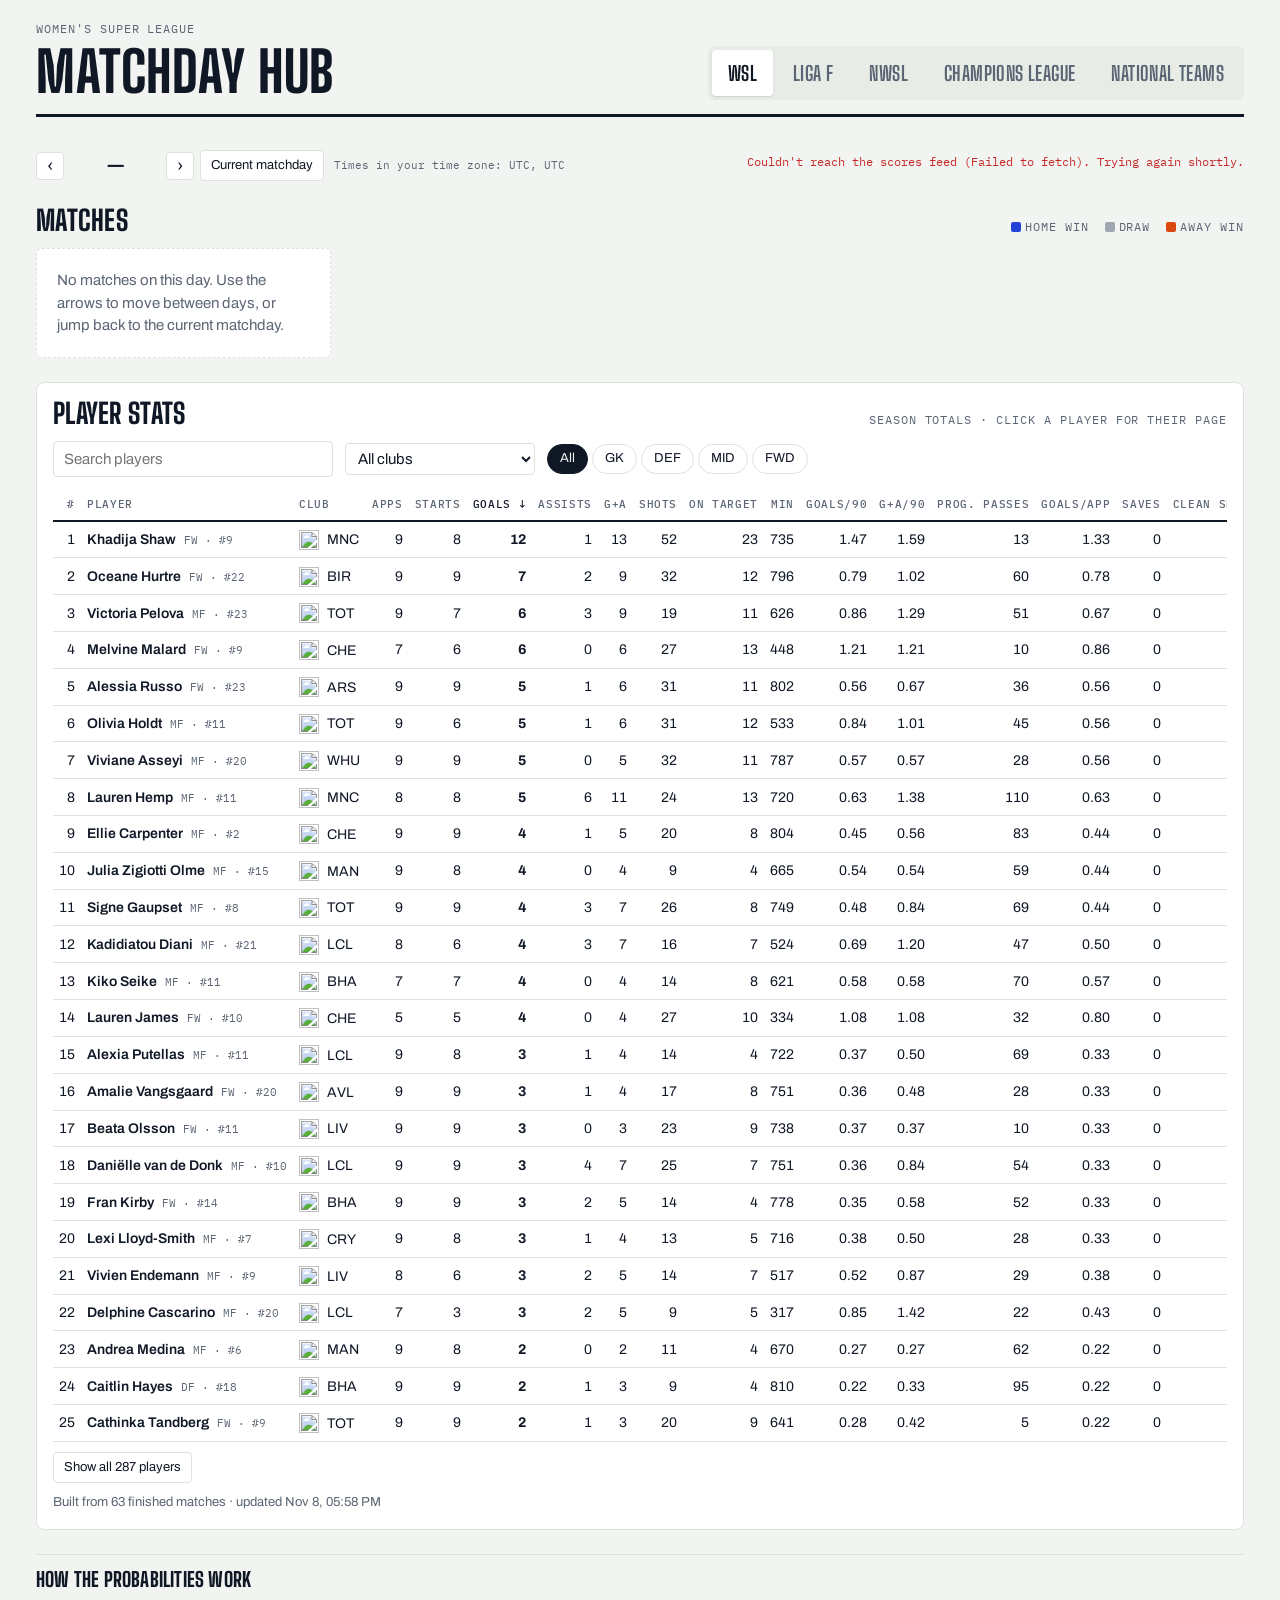
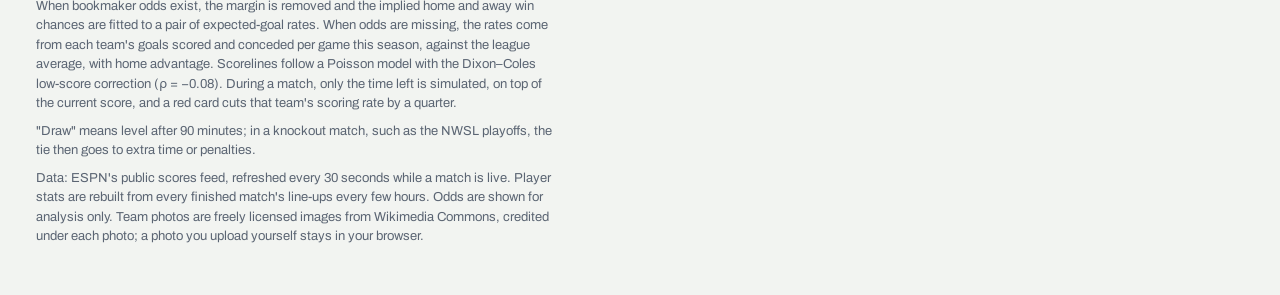
==== index.html @ ca1f56fa "One page per team across all competitions, colour-coded competitions (build 22) Co-Authored-By: Clau" ====
<!doctype html>
<html lang="en">
<head>
<meta charset="utf-8">
<meta name="viewport" content="width=device-width,initial-scale=1,viewport-fit=cover">
<title>Women's Matchday Hub</title>
<meta name="description" content="Live scores, match statistics and win probabilities for the WSL, Liga F and NWSL.">
<link rel="preconnect" href="https://fonts.googleapis.com">
<link rel="stylesheet" href="https://fonts.googleapis.com/css2?family=Big+Shoulders+Display:wght@600;700;800&family=Archivo:wght@400;500;600;700&family=IBM+Plex+Mono:wght@400;500&display=swap">
<link rel="stylesheet" href="styles.css?v=22">
<script>
/* GitHub Pages lets browsers keep pages for 10 minutes. If the site has been updated since this copy, refresh it once. */
(function (build) {
  try {
    fetch("version.json", { cache: "no-store" }).then(function (r) { return r.json(); }).then(function (v) {
      var key = "wmh-reloaded-" + v.build;
      if (v.build > build && !sessionStorage.getItem(key)) {
        sessionStorage.setItem(key, "1");
        fetch(location.href, { cache: "reload" }).then(function () { location.reload(); });
      }
    }).catch(function () {});
  } catch (e) {}
})(22);
</script>
</head>
<body>
<div class="wrap">
  <header class="mast">
    <div class="mast-title">
      <span class="eyebrow" id="seasonLabel">Women's football · live</span>
      <h1>Matchday Hub</h1>
    </div>
    <nav class="tabs" aria-label="League">
      <button type="button" class="tab" data-league="wsl">WSL</button>
      <button type="button" class="tab" data-league="ligaf">Liga F</button>
      <button type="button" class="tab" data-league="nwsl">NWSL</button>
      <button type="button" class="tab" data-league="ucl">Champions League</button>
      <button type="button" class="tab" data-league="intl">National teams</button>
    </nav>
  </header>

  <div class="toolbar">
    <label class="intl-pick" id="intlPick" for="intlSel" hidden>Competition <select id="intlSel" class="pl-select"></select></label>
    <div class="datenav">
      <button type="button" class="btn icon" id="prevDay" aria-label="Previous day">‹</button>
      <span class="datelabel" id="dateLabel">—</span>
      <button type="button" class="btn icon" id="nextDay" aria-label="Next day">›</button>
      <button type="button" class="btn" id="todayBtn">Current matchday</button>
      <span class="tz" id="tzNote"></span>
    </div>
    <div class="status" id="feedStatus" role="status">Loading…</div>
  </div>

  <section aria-labelledby="fxH">
    <div class="sec-head">
      <h2 id="fxH">Matches</h2>
      <span class="eyebrow legend"><span class="sw ph"></span>Home win <span class="sw pd"></span>Draw <span class="sw pa"></span>Away win</span>
    </div>
    <div class="fixtures" id="fixtures"></div>
  </section>

  <section class="matchup" id="matchup" aria-labelledby="muH" hidden>
    <div class="mu-bar">
      <h2 id="muH">Match centre</h2>
      <span class="eyebrow" id="muMeta"></span>
    </div>
    <div class="mu-grid">
      <div class="side home" id="sideH"></div>
      <div class="centre">
        <div class="probhead"><span class="chip" id="probState">Pre-match</span><span class="eyebrow" id="probSource"></span></div>
        <div class="big3">
          <div><span class="l"><span class="sw ph"></span>Home win</span><span class="v num" id="pH">—</span><span class="o num" id="oH"></span></div>
          <div><span class="l"><span class="sw pd"></span>Draw</span><span class="v num" id="pD">—</span><span class="o num" id="oD"></span></div>
          <div><span class="l"><span class="sw pa"></span>Away win</span><span class="v num" id="pA">—</span><span class="o num" id="oA"></span></div>
        </div>
        <div class="pbar lg" id="bigBar" aria-hidden="true"></div>
        <div class="compare" id="compare"></div>
        <div class="xg"><span>Exp. goals <b class="num" id="xgH">—</b></span><span id="scoreNow" class="scorenow num"></span><span><b class="num" id="xgA">—</b> Exp. goals</span></div>
        <div class="heat-wrap">
          <div class="heat-cap"><span><strong>Final score probability</strong> · rows home, columns away</span><span>Outlined: most likely</span></div>
          <div class="heat" id="heat" role="table" aria-label="Final score probability grid"></div>
        </div>
        <div class="markets" id="markets"></div>
      </div>
      <div class="side away" id="sideA"></div>
    </div>

    <div class="panel-row">
      <div class="panel" id="flowPanel">
        <div class="sec-head"><h3>Win probability by minute</h3><span class="eyebrow">Recomputed from the goal timeline</span></div>
        <div class="chart" id="flow"></div>
      </div>
      <div class="panel">
        <div class="sec-head"><h3>Match stats</h3><span class="eyebrow" id="statsNote"></span></div>
        <div id="stats" class="stats"></div>
      </div>
    </div>
    <div class="panel">
      <div class="sec-head"><h3>Heatmap and shot map</h3><span class="eyebrow">From ESPN play-by-play · updates every minute while live</span></div>
      <div id="pitchHeat"></div>
    </div>
    <div class="panel">
      <div class="sec-head"><h3>Line-ups and player stats</h3><span class="eyebrow">Goals, assists, shots, saves and cards</span></div>
      <div id="lineups"></div>
    </div>
    <div class="panel">
      <div class="sec-head"><h3>Head to head</h3><span class="eyebrow">Earlier league meetings, last five seasons</span></div>
      <div id="h2h"></div>
    </div>
    <div class="panel">
      <div class="sec-head"><h3>Timeline</h3></div>
      <ol class="timeline" id="timeline"></ol>
    </div>
  </section>

  <section class="card" id="newsCard" aria-labelledby="newsH" hidden>
    <div class="sec-head"><h2 id="newsH">News</h2><span class="eyebrow">Latest stories from ESPN</span></div>
    <div class="news" id="news"></div>
  </section>

  <section class="card" id="forecastCard" aria-labelledby="fcH" hidden>
    <div class="sec-head"><h2 id="fcH">Season forecast</h2><span class="eyebrow" id="fcNote"></span></div>
    <div id="forecast"></div>
  </section>

  <section class="card" id="bracketCard" aria-labelledby="bkH" hidden>
    <div class="sec-head"><h2 id="bkH">Bracket</h2><span class="eyebrow" id="bkNote"></span></div>
    <div id="bracket"></div>
  </section>

  <section class="card" aria-labelledby="tblH">
    <div class="sec-head"><h2 id="tblH">Table</h2><span class="eyebrow" id="tblNote"></span></div>
    <div class="tbl-wrap"><table id="table"></table></div>
    <div class="zones" id="zones"></div>
  </section>

  <section class="card" aria-labelledby="plH">
    <div class="sec-head"><h2 id="plH">Player stats</h2><span class="eyebrow">Season totals · click a player for their page</span></div>
    <div id="players"></div>
  </section>

  <footer class="foot">
    <h3>How the probabilities work</h3>
    <p class="note">When bookmaker odds exist, the margin is removed and the implied home and away win chances are fitted to a pair of expected-goal rates. When odds are missing, the rates come from each team's goals scored and conceded per game this season, against the league average, with home advantage. Scorelines follow a Poisson model with the Dixon–Coles low-score correction (ρ = −0.08). During a match, only the time left is simulated, on top of the current score, and a red card cuts that team's scoring rate by a quarter.</p>
    <p class="note">"Draw" means level after 90 minutes; in a knockout match, such as the NWSL playoffs, the tie then goes to extra time or penalties.</p>
    <p class="note">Data: ESPN's public scores feed, refreshed every 30 seconds while a match is live. Player stats are rebuilt from every finished match's line-ups every few hours. Odds are shown for analysis only. Team photos are freely licensed images from Wikimedia Commons, credited under each photo; a photo you upload yourself stays in your browser.</p>
  </footer>
</div>
<div id="tip" hidden></div>
<input type="file" id="fileIn" accept="image/*" hidden>
<script src="model.js?v=22"></script>
<script src="photos.js?v=22"></script>
<script src="bracket.js?v=22"></script>
<script src="players.js?v=22"></script>
<script src="heat.js?v=22"></script>
<script src="h2h.js?v=22"></script>
<script src="app.js?v=22"></script>
</body>
</html>
---- styles.css ----
/* Layout: matchday programme meets stadium scoreboard: league tabs, a fixtures rail, one match as the hero, then the table. */
:root{
  --bg:#F2F4F1; --panel:#FFFFFF; --sunk:#E8ECE7; --ink:#101826; --muted:#5B6573; --line:#DDE2DC;
  --home:#2343D6; --away:#D9480F; --draw:#A0A7B0; --seq:#1D3FBF;
  --win:#1E8A4C; --loss:#C62B2B; --live:#C62B2B; --focus:#2343D6;
  --pitch:#E3EBE2; --pitch-line:#A9BBA7;
  --k0:#2343D6; --k0b:#E3E8FB; --k1:#B4470B; --k1b:#FBE9DC; --k2:#0E7268; --k2b:#DCF1EC; --k3:#6B2FC9; --k3b:#ECE4FA;
  --f-display:"Big Shoulders Display","Arial Narrow",Impact,sans-serif;
  --f-body:"Archivo",system-ui,-apple-system,"Segoe UI",sans-serif;
  --f-data:"IBM Plex Mono",ui-monospace,"SFMono-Regular",Menlo,monospace;
  color-scheme:light;
}
@media (prefers-color-scheme: dark){:root:not([data-theme="light"]){
  --bg:#0E1318; --panel:#161C23; --sunk:#1C242D; --ink:#E9EDF2; --muted:#9AA4B1; --line:#29323C;
  --home:#6A84F5; --away:#E8702F; --draw:#5E6670; --seq:#7D95FF;
  --win:#3FB873; --loss:#F0645E; --live:#F0645E; --focus:#7D95FF; color-scheme:dark;
  --pitch:#16241C; --pitch-line:#2F4A3A;
  --k0:#9DB0FF; --k0b:#1E2849; --k1:#F2AE7E; --k1b:#3A2618; --k2:#7DD6C8; --k2b:#11312D; --k3:#C7AEFF; --k3b:#2A2042;
}}
:root[data-theme="dark"]{
  --bg:#0E1318; --panel:#161C23; --sunk:#1C242D; --ink:#E9EDF2; --muted:#9AA4B1; --line:#29323C;
  --home:#6A84F5; --away:#E8702F; --draw:#5E6670; --seq:#7D95FF;
  --win:#3FB873; --loss:#F0645E; --live:#F0645E; --focus:#7D95FF; color-scheme:dark;
  --pitch:#16241C; --pitch-line:#2F4A3A;
  --k0:#9DB0FF; --k0b:#1E2849; --k1:#F2AE7E; --k1b:#3A2618; --k2:#7DD6C8; --k2b:#11312D; --k3:#C7AEFF; --k3b:#2A2042;
}
*{box-sizing:border-box}
html,body{margin:0}
body{background:var(--bg);color:var(--ink);font-family:var(--f-body);font-size:15px;line-height:1.5}
img{max-width:100%}
[hidden]{display:none!important}
.wrap{max-width:1240px;margin:0 auto;padding-left:max(16px,env(safe-area-inset-left,0px));padding-right:max(16px,env(safe-area-inset-right,0px));padding-block:20px 48px;display:grid;gap:24px}
h1,h2,h3{font-family:var(--f-display);font-weight:800;letter-spacing:.01em;text-transform:uppercase;margin:0;text-wrap:balance;line-height:1}
h2{font-size:28px} h3{font-size:20px}
.eyebrow{font-family:var(--f-data);font-size:12px;letter-spacing:.08em;text-transform:uppercase;color:var(--muted)}
.num{font-variant-numeric:tabular-nums}
button,select,input{font:inherit;color:inherit}
:focus-visible{outline:2px solid var(--focus);outline-offset:2px}
.note{font-size:13px;color:var(--muted);max-width:75ch;margin:0}

.mast{display:flex;flex-wrap:wrap;gap:12px 24px;align-items:end;justify-content:space-between;border-bottom:3px solid var(--ink);padding-bottom:14px}
.mast-title{display:grid;gap:6px}
.mast h1{font-size:clamp(34px,6vw,56px)}
.tabs{display:flex;gap:4px;background:var(--sunk);padding:4px;border-radius:6px}
.tab{border:0;background:transparent;padding:8px 16px;border-radius:4px;cursor:pointer;font-family:var(--f-display);font-weight:700;font-size:20px;text-transform:uppercase;letter-spacing:.02em;color:var(--muted)}
.tab[aria-pressed="true"]{background:var(--panel);color:var(--ink);box-shadow:0 1px 2px rgba(0,0,0,.12)}

.toolbar{display:flex;flex-wrap:wrap;gap:10px 16px;align-items:center;justify-content:space-between}
.datenav{display:flex;gap:6px;align-items:center;flex-wrap:wrap}
.datelabel{font-family:var(--f-display);font-weight:700;font-size:22px;text-transform:uppercase;min-width:9ch;text-align:center}
.btn{border:1px solid var(--line);background:var(--panel);border-radius:4px;padding:5px 10px;font-size:13px;cursor:pointer}
.btn:hover{border-color:var(--muted)}
.btn.icon{font-size:18px;line-height:1;padding:4px 10px}
.tz{font-family:var(--f-data);font-size:11px;color:var(--muted);margin-left:4px}
.status{font-family:var(--f-data);font-size:12px;color:var(--muted);display:flex;align-items:center;gap:6px}
.status.err{color:var(--loss)}
.dot{width:8px;height:8px;border-radius:50%;background:var(--live);display:inline-block}
.dot.pulse{animation:pulse 1.6s ease-in-out infinite}
@keyframes pulse{50%{opacity:.25}}

.sec-head{display:flex;flex-wrap:wrap;gap:8px 16px;align-items:baseline;justify-content:space-between;margin-bottom:12px}
.legend .sw{margin-left:8px}
.legend .sw:first-child{margin-left:0}
.sw{display:inline-block;width:10px;height:10px;border-radius:2px;margin-right:4px;vertical-align:-1px}
.ph{background:var(--home)} .pd{background:var(--draw)} .pa{background:var(--away)}

.fixtures{display:grid;grid-template-columns:repeat(auto-fill,minmax(280px,1fr));gap:10px}
.empty{background:var(--panel);border:1px dashed var(--line);border-radius:6px;padding:20px;color:var(--muted)}
.fx{all:unset;box-sizing:border-box;cursor:pointer;display:grid;grid-template-columns:minmax(0,1fr);width:100%;min-width:0;overflow:hidden;gap:10px;background:var(--panel);border:1px solid var(--line);border-radius:6px;padding:12px;transition:border-color .15s}
.fx:hover{border-color:var(--muted)}
.fx:focus-visible{outline:2px solid var(--focus);outline-offset:2px}
.fx[aria-pressed="true"]{border-color:var(--ink);box-shadow:inset 0 0 0 1px var(--ink)}
.fx-top{display:flex;justify-content:space-between;align-items:center;gap:8px;min-width:0;font-family:var(--f-data);font-size:12px;color:var(--muted)}
.fx-top .venue{overflow:hidden;text-overflow:ellipsis;white-space:nowrap;min-width:0;flex:1 1 auto;text-align:right}
.fx>*{min-width:0;max-width:100%}
.fx-row{display:grid;grid-template-columns:28px minmax(0,1fr) auto;gap:8px;align-items:center}
.fx-row img{width:28px;height:28px;object-fit:contain}
.fx-row .nm{font-weight:600;overflow:hidden;text-overflow:ellipsis;white-space:nowrap}
.fx-row .sc{font-family:var(--f-display);font-weight:800;font-size:24px;line-height:1;min-width:1ch;text-align:right}
.fx-row.lost .nm,.fx-row.lost .sc{color:var(--muted)}
.chip{font-family:var(--f-data);font-size:11px;letter-spacing:.06em;text-transform:uppercase;padding:2px 7px;border-radius:3px;background:var(--sunk);color:var(--ink);white-space:nowrap;display:inline-flex;gap:5px;align-items:center}
.chip.live{background:var(--live);color:#fff}
.chip.live .dot{background:#fff}
.pbar{display:flex;gap:2px;height:8px;width:100%;min-width:0;overflow:hidden;border-radius:4px}
.pbar i{display:block;height:100%;min-width:2px;flex-shrink:1}
.pbar i:first-child{border-radius:4px 0 0 4px}
.pbar i:last-child{border-radius:0 4px 4px 0}
.plab{display:flex;justify-content:space-between;font-family:var(--f-data);font-size:12px;color:var(--muted)}
.plab b{color:var(--ink);font-weight:500}

.matchup{background:var(--panel);border:1px solid var(--line);border-radius:8px;overflow:hidden}
.mu-bar{display:flex;flex-wrap:wrap;gap:8px 16px;align-items:baseline;justify-content:space-between;padding:12px 16px;border-bottom:1px solid var(--line);background:var(--sunk)}
.mu-bar h2{font-size:22px}
.mu-grid{display:grid;grid-template-columns:minmax(0,1fr) minmax(0,1.1fr) minmax(0,1fr)}
.side{padding:16px;display:grid;gap:10px;align-content:start;min-width:0}
.photo{position:relative;aspect-ratio:16/10;max-width:100%;border-radius:4px;overflow:hidden;background:var(--sunk)}
.photo img.ph-img{width:100%;height:100%;object-fit:cover;display:block}
.photo.ph-whole img.ph-img{position:relative;object-fit:contain}
.photo img.ph-bg{position:absolute;inset:0;width:100%;height:100%;object-fit:cover;filter:blur(18px) brightness(.75);transform:scale(1.15)}
.photo .crest{position:absolute;right:8px;bottom:8px;width:44px;height:44px;object-fit:contain;background:rgba(255,255,255,.92);border-radius:50%;padding:5px}
.photo .tag{position:absolute;left:8px;top:8px;font-family:var(--f-data);font-size:11px;letter-spacing:.08em;text-transform:uppercase;padding:3px 7px;border-radius:3px;color:#fff}
.side.home .tag{background:var(--home)} .side.away .tag{background:var(--away)}
.ph-credit{font-size:11px;color:var(--muted);margin-top:-4px;overflow-wrap:anywhere}
.ph-credit a{color:inherit}
.ph-actions{display:flex;gap:8px;flex-wrap:wrap}
.tname{font-family:var(--f-display);font-weight:800;font-size:clamp(26px,3.2vw,38px);text-transform:uppercase;line-height:.95;overflow-wrap:anywhere}
.tmeta{color:var(--muted);font-size:13px}
.form{display:flex;gap:4px}
.form span{width:24px;height:24px;display:grid;place-items:center;border-radius:3px;font-family:var(--f-data);font-size:12px;font-weight:500;color:#fff}
.form .W{background:var(--win)} .form .D{background:var(--draw);color:var(--ink)} .form .L{background:var(--loss)}
.form.sm span{width:18px;height:18px;font-size:10px}
.scorers{display:grid;gap:4px}
.scorer{display:flex;justify-content:space-between;gap:8px;border-top:1px solid var(--line);padding-top:6px;font-size:14px}
.scorer b{font-family:var(--f-data);font-weight:500}

.centre{padding:16px;border-left:1px solid var(--line);border-right:1px solid var(--line);display:grid;gap:14px;align-content:start;min-width:0}
.probhead{display:flex;justify-content:space-between;align-items:center;gap:8px;flex-wrap:wrap}
.big3{display:grid;grid-template-columns:repeat(3,1fr);gap:6px;text-align:center}
.big3 div{display:grid;gap:2px}
.big3 .v{font-family:var(--f-display);font-weight:800;font-size:clamp(36px,4.6vw,56px);line-height:.9}
.big3 .l{font-family:var(--f-data);font-size:11px;color:var(--muted);text-transform:uppercase;letter-spacing:.06em}
.big3 .o{font-family:var(--f-data);font-size:12px;color:var(--muted)}
.pbar.lg{height:14px}
.compare{display:grid;gap:4px;font-family:var(--f-data);font-size:12px;color:var(--muted)}
.compare div{display:flex;justify-content:space-between;gap:8px}
.compare b{color:var(--ink);font-weight:500}
.xg{display:flex;justify-content:space-between;align-items:baseline;font-family:var(--f-data);font-size:13px;color:var(--muted);border-block:1px solid var(--line);padding-block:8px;gap:8px}
.xg b{font-family:var(--f-display);font-size:26px;color:var(--ink);font-weight:700}
.scorenow{font-family:var(--f-display);font-weight:800;font-size:26px;color:var(--ink)}
.heat-wrap{display:grid;gap:6px}
.heat{display:grid;grid-template-columns:auto repeat(6,1fr);gap:2px;font-family:var(--f-data);font-size:12px}
.heat .ax{color:var(--muted);display:grid;place-items:center;padding:2px}
.heat .c{aspect-ratio:1.35;display:grid;place-items:center;border-radius:2px;font-variant-numeric:tabular-nums}
.heat .c.best{outline:2px solid var(--ink);outline-offset:-2px}
.heat-cap{display:flex;justify-content:space-between;align-items:baseline;font-size:12px;color:var(--muted);gap:4px 12px;flex-wrap:wrap}
.heat-cap span:last-child{white-space:nowrap}
.heat-cap strong{color:var(--ink)}
.markets{display:grid;grid-template-columns:repeat(2,minmax(0,1fr));gap:6px 14px;font-size:14px}
.markets div{display:flex;justify-content:space-between;border-bottom:1px dashed var(--line);padding-bottom:4px;gap:8px}
.markets b{font-family:var(--f-data);font-weight:500}

.panel-row{display:grid;grid-template-columns:minmax(0,1.2fr) minmax(0,1fr);border-top:1px solid var(--line)}
.panel{padding:16px;min-width:0}
.panel-row .panel+.panel{border-left:1px solid var(--line)}
.matchup>.panel{border-top:1px solid var(--line)}
.stats{display:grid;gap:9px}
.st-row{display:grid;grid-template-columns:48px minmax(0,1fr) 48px;gap:4px 10px;align-items:center;font-size:13px}
.st-row .lbl{grid-column:1/-1;text-align:center;color:var(--muted);font-size:12px;margin-bottom:-4px}
.st-row .v{font-family:var(--f-data);font-variant-numeric:tabular-nums}
.st-row .v.h{text-align:right}
.st-row .v.lead{color:var(--ink);font-weight:500}
.st-row .v:not(.lead){color:var(--muted)}
.st-bar{display:flex;gap:2px;height:8px}
.st-bar i{display:block;height:100%}
.st-bar i.h{background:var(--home);border-radius:4px 0 0 4px}
.st-bar i.a{background:var(--away);border-radius:0 4px 4px 0}
.timeline{list-style:none;margin:0;padding:0;display:grid;gap:6px}
.timeline li{display:grid;grid-template-columns:52px 22px minmax(0,1fr);gap:8px;align-items:baseline;font-size:14px;border-bottom:1px solid var(--line);padding-bottom:6px}
.timeline li.empty-row{display:block;border-bottom:0;padding:0;font-size:14px}
.timeline .min{font-family:var(--f-data);color:var(--muted);text-align:right}
.timeline .ic{width:14px;height:14px;border-radius:2px;display:inline-block;align-self:center}
.timeline .ic.goal{background:var(--ink);border-radius:50%}
.timeline .ic.yellow{background:#E8C32E;width:10px}
.timeline .ic.red{background:var(--loss);width:10px}
.timeline .ic.sub{background:transparent;border:2px solid var(--muted);border-radius:50%}
.timeline .ic.other{background:var(--line)}
.timeline li.home .txt{color:var(--ink)}
.timeline .tm{font-family:var(--f-data);font-size:11px;color:var(--muted);margin-right:6px;text-transform:uppercase}

.card{background:var(--panel);border:1px solid var(--line);border-radius:8px;padding:16px;min-width:0}
.tbl-wrap{overflow-x:auto}
table{border-collapse:collapse;width:100%;font-size:14px;min-width:640px}
th,td{padding:7px 6px;text-align:right;white-space:nowrap}
th{font-family:var(--f-data);font-size:11px;font-weight:500;color:var(--muted);text-transform:uppercase;letter-spacing:.06em;border-bottom:2px solid var(--ink)}
td{border-bottom:1px solid var(--line);font-variant-numeric:tabular-nums}
th.l,td.l{text-align:left}
td.pos{border-left:4px solid transparent}
td.team{font-weight:600;width:100%}
td.team .tc{display:inline-flex;align-items:center;gap:8px;white-space:nowrap;vertical-align:middle}
td.team img{width:20px;height:20px;object-fit:contain;flex:none}
th.club{width:100%}
th.wide,td.wide{padding-left:14px}
tr.sel-h td{background:color-mix(in oklab,var(--home) 10%,transparent)}
tr.sel-a td{background:color-mix(in oklab,var(--away) 10%,transparent)}
td.pts{font-weight:700}
.zones{font-size:12px;color:var(--muted);margin-top:10px;display:flex;gap:6px 16px;flex-wrap:wrap}
.zones span{display:inline-flex;align-items:center;gap:6px}
.zones i{width:10px;height:10px;border-radius:2px;display:inline-block}

/* bracket */
.bk-scroll{overflow-x:auto;padding-bottom:4px}
.bk-grid{display:grid;grid-template-columns:repeat(var(--cols,3),minmax(220px,1fr));gap:16px;min-width:min-content}
.bk-col{display:grid;grid-template-rows:auto 1fr;gap:8px;min-width:0}
.bk-round{padding-bottom:4px;border-bottom:2px solid var(--ink)}
.bk-stack{display:flex;flex-direction:column;justify-content:space-around;gap:10px}
.bk-tie{all:unset;box-sizing:border-box;cursor:pointer;display:grid;grid-template-columns:minmax(0,1fr);width:100%;min-width:0;overflow:hidden;gap:2px;background:var(--panel);border:1px solid var(--line);border-radius:6px;padding:8px 10px}
.bk-tie:hover{border-color:var(--muted)}
.bk-tie:focus-visible{outline:2px solid var(--focus);outline-offset:2px}
.bk-tie.live{border-color:var(--live)}
.bk-tie.ph{cursor:default;border-style:dashed;color:var(--muted);font-size:13px}
.bk-team{display:grid;grid-template-columns:20px 22px minmax(0,1fr) auto;gap:6px;align-items:center;font-size:14px;min-height:26px}
.bk-tie.ph .bk-team{display:block}
.bk-team img{width:20px;height:20px;object-fit:contain}
.bk-team.out{color:var(--muted)}
.bk-team.out img{opacity:.5}
.bk-team.won .bk-name{font-weight:700}
.bk-seed{font-family:var(--f-data);font-size:11px;color:var(--muted);text-align:right}
.bk-name{overflow:hidden;text-overflow:ellipsis;white-space:nowrap}
.bk-score{font-family:var(--f-display);font-weight:800;font-size:18px}
.bk-meta{font-family:var(--f-data);font-size:11px;color:var(--muted);border-top:1px solid var(--line);padding-top:4px;margin-top:2px}
.bk-tie.live .bk-meta{color:var(--live)}
.bk-proj{display:grid;grid-template-columns:repeat(auto-fit,minmax(240px,1fr));gap:20px 16px;align-items:start}
.bk-proj .bk-col{grid-template-rows:none;align-content:start}
.bk-list{display:grid;gap:4px;align-content:start}
.bk-list .bk-team{border-bottom:1px solid var(--line);padding-bottom:4px}
.bk-list .bk-score{font-family:var(--f-data);font-size:12px;font-weight:400;color:var(--muted)}
.bk-odds{margin-top:18px;display:grid;gap:6px;max-width:560px}
.bk-odds h3{margin-bottom:4px}
.bk-odd{display:grid;grid-template-columns:minmax(0,150px) minmax(0,1fr) 48px;gap:10px;align-items:center;font-size:14px}
.bk-odd b{font-family:var(--f-data);font-weight:500;text-align:right}
.bk-bar{height:10px;background:var(--sunk);border-radius:4px;overflow:hidden}
.bk-bar i{display:block;height:100%;background:var(--seq);border-radius:0 4px 4px 0}

.chart svg{display:block;width:100%;height:auto}
.chart text{fill:var(--muted);font-family:var(--f-data);font-size:11px}
.chart .grid{stroke:var(--line);stroke-width:1}
.chart .now{stroke:var(--ink);stroke-dasharray:3 3}

.foot{border-top:1px solid var(--line);padding-top:14px;display:grid;gap:8px}
#tip{position:fixed;z-index:20;pointer-events:none;background:var(--ink);color:var(--bg);font-size:12px;font-family:var(--f-data);padding:6px 8px;border-radius:4px;max-width:260px;line-height:1.4;white-space:pre-line}

@media (max-width:980px){
  .mu-grid{grid-template-columns:1fr 1fr}
  .centre{grid-column:1/-1;grid-row:2;border:0;border-top:1px solid var(--line)}
  .panel-row{grid-template-columns:1fr}
  .panel-row .panel+.panel{border-left:0;border-top:1px solid var(--line)}
}
@media (max-width:620px){
  .mu-grid{grid-template-columns:1fr}
  .centre{grid-row:auto}
  .side.away{border-top:1px solid var(--line)}
  .markets{grid-template-columns:1fr}
  .tab{padding:6px 12px;font-size:18px}
}
@media (prefers-reduced-motion:reduce){*{transition:none!important;animation:none!important}}

/* news */
.news{display:grid;grid-template-columns:repeat(auto-fill,minmax(260px,1fr));gap:14px}
@media (min-width:900px){
  .news{grid-template-columns:repeat(4,minmax(0,1fr))}
  .news-item.lead{grid-column:span 2;grid-row:span 2}
  .news-item.lead .news-title{font-family:var(--f-display);text-transform:uppercase;font-size:30px;line-height:1;letter-spacing:.01em}
  .news-item.lead .news-desc{-webkit-line-clamp:4;font-size:14px}
  .news-item:not(.lead) .news-desc{display:none}
}
.news-item{display:grid;grid-template-rows:auto 1fr;color:inherit;text-decoration:none;border:1px solid var(--line);border-radius:6px;overflow:hidden;background:var(--panel);min-width:0}
.news-item:hover{border-color:var(--muted)}
.news-item:hover .news-title{text-decoration:underline}
.news-img{width:100%;aspect-ratio:16/9;object-fit:cover;display:block;background:var(--sunk)}
.news-body{padding:10px 12px 12px;display:grid;gap:6px;align-content:start;min-width:0}
.news-title{font-family:var(--f-body);text-transform:none;font-weight:700;font-size:16px;line-height:1.3;letter-spacing:0}
.news-desc{margin:0;font-size:13px;color:var(--muted);display:-webkit-box;-webkit-line-clamp:3;-webkit-box-orient:vertical;overflow:hidden}

/* player stats */
.pl-controls{display:flex;flex-wrap:wrap;gap:8px 12px;align-items:center;margin-bottom:12px}
.pl-controls input[type=search]{border:1px solid var(--line);background:var(--panel);border-radius:4px;padding:6px 10px;min-width:0;flex:1 1 180px;max-width:280px}
.pl-select{background:var(--panel);border:1px solid var(--line);border-radius:4px;padding:6px 8px;max-width:200px}
.pl-pos{display:flex;gap:4px;flex-wrap:wrap}
.pl-chip{border:1px solid var(--line);background:var(--panel);border-radius:999px;padding:4px 12px;font-size:13px;cursor:pointer}
.pl-chip[aria-pressed="true"]{background:var(--ink);color:var(--bg);border-color:var(--ink)}
.pl-table{min-width:1100px}
.pl-table th{white-space:nowrap}
.pl-sort{all:unset;cursor:pointer;font:inherit;color:inherit;letter-spacing:inherit;text-transform:inherit}
.pl-sort:hover{color:var(--ink)}
.pl-sort:focus-visible{outline:2px solid var(--focus);outline-offset:2px}
th[aria-sort] .pl-sort{color:var(--ink)}
.pl-row{cursor:pointer}
.pl-row:hover td{background:var(--sunk)}
.pl-row.open td{background:color-mix(in oklab,var(--seq) 10%,transparent)}
.pl-row:focus-visible{outline:2px solid var(--focus);outline-offset:-2px}
td.pl-name{font-weight:600;white-space:nowrap}
.pl-pos-tag{font-family:var(--f-data);font-size:11px;font-weight:400;color:var(--muted);margin-left:8px}
td.pl-sorted{font-weight:700}
td .tc{display:inline-flex;align-items:center;gap:8px;white-space:nowrap;vertical-align:middle}
td .tc img{width:20px;height:20px;object-fit:contain;flex:none}
.pl-more{margin-top:10px}
.pl-meta{margin-top:10px}
.pl-detail:not(:empty){margin-top:16px;border:1px solid var(--line);border-radius:6px;padding:14px;display:grid;gap:12px;background:var(--bg)}
.pl-dhead{display:flex;flex-wrap:wrap;gap:6px 14px;align-items:baseline}
.pl-dhead h3{font-size:24px}
.pl-dhead .btn{margin-left:auto}
.pl-tiles{display:grid;grid-template-columns:repeat(auto-fill,minmax(96px,1fr));gap:8px}
.pl-tile{background:var(--panel);border:1px solid var(--line);border-radius:4px;padding:8px 10px;display:grid}
.pl-tile b{font-family:var(--f-display);font-size:30px;line-height:1}
.pl-tile span{font-size:12px;color:var(--muted)}
.pl-log{min-width:620px}
.pl-log td.zero{color:var(--muted)}
.pl-log td.hit{font-weight:700}
.pl-log .pl-sub{font-family:var(--f-data);font-size:11px;color:var(--muted)}
.res{font-family:var(--f-data);font-size:12px;padding:2px 6px;border-radius:3px;color:#fff}
.res.W{background:var(--win)} .res.L{background:var(--loss)} .res.D{background:var(--draw);color:var(--ink)}
.bk-card{display:inline-block;width:9px;height:12px;border-radius:1px;margin-right:2px;vertical-align:-1px}
.bk-card.y{background:#E8C32E} .bk-card.r{background:var(--loss)}

/* line-ups */
.lu-grid{display:grid;grid-template-columns:repeat(2,minmax(0,1fr));gap:20px}
.lu-col{display:grid;gap:2px;align-content:start;min-width:0}
.lu-head{display:flex;justify-content:space-between;align-items:baseline;gap:8px;border-bottom:2px solid var(--home);padding-bottom:4px;margin-bottom:4px}
.lu-col.away .lu-head{border-bottom-color:var(--away)}
.lu-group{margin-top:8px}
.lu-row{display:grid;grid-template-columns:26px minmax(0,1fr) auto;gap:2px 8px;align-items:center;font-size:14px;padding:4px 0;border-bottom:1px solid var(--line)}
.lu-no{font-family:var(--f-data);font-size:12px;color:var(--muted);text-align:right}
.lu-name{display:flex;gap:6px;align-items:baseline;min-width:0;overflow:hidden}
.lu-name>span:first-child{overflow:hidden;text-overflow:ellipsis;white-space:nowrap}
.lu-pos{font-family:var(--f-data);font-size:10px;color:var(--muted)}
.lu-marks{display:flex;gap:3px;align-items:center}
.lu-marks .ball{width:10px;height:10px;border-radius:50%;background:var(--ink)}
.lu-a,.lu-off,.lu-on{font-family:var(--f-data);font-size:10px;padding:0 4px;border-radius:2px;background:var(--sunk);color:var(--ink)}
.lu-off{color:var(--loss)} .lu-on{color:var(--win)}
.lu-stats{grid-column:2/-1;font-size:11px;color:var(--muted);font-family:var(--f-data)}
.lu-stats:empty{display:none}
@media (max-width:620px){.lu-grid{grid-template-columns:1fr}}

/* player page */
.back{color:var(--muted);text-decoration:none}
.back:hover{color:var(--ink);text-decoration:underline}
a.pl-link{color:inherit;text-decoration:none}
a.pl-link:hover{text-decoration:underline}
.pp-hero{display:grid;grid-template-columns:minmax(0,260px) minmax(0,1fr);gap:24px;align-items:end}
.pp-photo{margin:0;display:grid;gap:6px}
.pp-photo .pp-img{width:100%;aspect-ratio:4/5;object-fit:cover;object-position:50% 20%;border-radius:6px;display:block;background:var(--sunk)}
.pp-initials{aspect-ratio:4/5;border-radius:6px;display:grid;place-items:center;font-family:var(--f-display);font-weight:800;font-size:96px;color:#fff;
  background:linear-gradient(160deg,var(--club,#334455),color-mix(in oklab,var(--club,#334455) 55%,#000));text-shadow:0 2px 12px rgba(0,0,0,.25)}
.pp-photo.has-img .pp-initials{display:none}
.pp-id{display:grid;gap:10px;min-width:0}
.pp-id h1{font-size:clamp(44px,8vw,96px);line-height:.9;overflow-wrap:anywhere}
.pp-club{display:flex;align-items:center;gap:10px;font-weight:600;font-size:18px}
.pp-club img{width:36px;height:36px;object-fit:contain}
.pp-facts{display:flex;flex-wrap:wrap;gap:10px 28px;margin:0}
.pp-facts div{display:grid;gap:2px}
.pp-facts dt{font-family:var(--f-data);font-size:11px;letter-spacing:.08em;text-transform:uppercase;color:var(--muted)}
.pp-facts dd{margin:0;font-weight:600}
.pp-facts .tc{display:flex;align-items:center;gap:6px}
.pp-flag{width:22px;height:22px;object-fit:contain}
.pp-tiles{grid-template-columns:repeat(auto-fill,minmax(110px,1fr))}
.pp-two{display:grid;grid-template-columns:minmax(0,1fr) minmax(0,1.3fr);gap:20px;align-items:start}
.pp-ranks{display:grid;gap:10px}
.pp-rank{display:grid;grid-template-columns:minmax(0,150px) minmax(0,1fr) 48px 88px;gap:10px;align-items:center;font-size:14px}
.pp-rank b{font-family:var(--f-data);font-weight:500;text-align:right}
.pp-rk{font-family:var(--f-data);font-size:11px;color:var(--muted);text-align:right;white-space:nowrap}
.pp-careers{display:grid;grid-template-columns:minmax(0,1.5fr) minmax(0,1fr);gap:20px;align-items:start}
.pp-career{display:grid;gap:8px;min-width:0}
.pp-career h3{font-size:18px}
.pp-ct{min-width:0;width:100%}
.pp-ct td.l:nth-child(n+2){white-space:normal;overflow-wrap:break-word;min-width:6em}
.pp-ct-c{display:none}
#pCareerMore a{text-decoration:underline}
.pp-ct td.zero{color:var(--muted)}
.pp-ct td.hit{font-weight:700}
.pp-ct .pl-sub{font-family:var(--f-data);font-size:11px;color:var(--muted)}
.pp-careers > .note{grid-column:1/-1}
.dotkey{display:inline-block;width:9px;height:9px;border-radius:50%;background:var(--ink);margin:0 4px 0 10px;vertical-align:0}
@media (max-width:820px){
  .pp-two,.pp-careers{grid-template-columns:1fr}
}
@media (max-width:560px){
  .pp-hero{grid-template-columns:120px minmax(0,1fr);gap:14px;align-items:center}
  .pp-initials{font-size:48px}
  .pp-rank{grid-template-columns:minmax(0,1fr) 44px 84px;}
  .pp-rank .bk-bar{grid-column:1/-1;grid-row:2}
  .pp-ct .pp-ct-col{display:none}
  .pp-ct-c{display:block;font-size:12px;color:var(--muted)}
  .pp-ct th,.pp-ct td{padding-left:4px;padding-right:4px}
}

/* small logos inside table cells: a percentage max-width makes Chrome count them as 0px wide when sizing the column */
td img{max-width:none}

/* heatmaps and shot maps */
.hm-grid{display:grid;grid-template-columns:repeat(2,minmax(0,1fr));gap:20px}
.hm-col{display:grid;gap:8px;align-content:start;min-width:0}
.hm-bar{display:flex;flex-wrap:wrap;gap:6px 12px;align-items:center;justify-content:space-between;min-height:32px}
.hm-title{font-weight:700}
.hm-bar .pl-select{max-width:100%}
.hm-pitch{position:relative;width:100%;max-width:100%;aspect-ratio:105/68;background:var(--pitch);border-radius:4px;overflow:hidden;color:var(--pitch-line)}
.hm-lines{position:absolute;inset:0;width:100%;height:100%}
.hm-lines{overflow:visible}
.hm-dir{font-family:var(--f-data);font-size:11px;color:var(--muted);text-align:right;margin-top:-4px}
.hm-cap{margin:0}
.hm-teams{display:flex;justify-content:space-between;gap:8px;font-family:var(--f-data);font-size:12px;color:var(--muted);flex-wrap:wrap}
.hm-teams .hm-h{color:var(--away)} .hm-teams .hm-a{color:var(--home)}
.hm-legend{display:flex;flex-wrap:wrap;gap:4px 14px;font-size:12px;color:var(--muted)}
.hm-legend span{display:inline-flex;align-items:center;gap:6px}
.hm-key{--k:var(--ink);display:inline-block;width:10px;height:10px;border-radius:50%}
.hm-key.goal{width:14px;height:14px;background:var(--k)}
.hm-key.on{background:var(--k)}
.hm-key.off{border:2px solid var(--k);background:transparent}
.hm-key.blocked{border-radius:0;background:linear-gradient(45deg,transparent 42%,var(--k) 42% 58%,transparent 58%),linear-gradient(-45deg,transparent 42%,var(--k) 42% 58%,transparent 58%)}
@media (max-width:760px){.hm-grid{grid-template-columns:1fr}}

/* national teams */
.intl-pick{display:flex;align-items:center;gap:8px;font-family:var(--f-data);font-size:12px;text-transform:uppercase;letter-spacing:.06em;color:var(--muted);flex-basis:100%}
.intl-pick select{text-transform:none;letter-spacing:0;font-family:var(--f-body);font-size:14px;color:var(--ink)}
tr.grp td{background:var(--sunk);border-bottom:2px solid var(--ink);padding-top:14px}
td.grp-name{font-family:var(--f-display);font-weight:800;font-size:18px;text-transform:uppercase;letter-spacing:.02em}
.tabs{flex-wrap:wrap}
.crest-none{width:28px;height:28px;border-radius:50%;background:var(--sunk);color:var(--muted);display:grid;place-items:center;font-family:var(--f-data);font-size:9px;font-weight:500}

/* season forecast */
.fc-lead{display:flex;align-items:center;gap:16px;margin-bottom:14px}
.fc-lead img{width:64px;height:64px;object-fit:contain}
.fc-lead>div{display:grid;gap:2px}
.fc-name{font-family:var(--f-display);font-weight:800;font-size:clamp(32px,5vw,48px);text-transform:uppercase;line-height:.95}
.fc-rest{font-family:var(--f-data);font-size:13px;color:var(--muted)}
.fc-table{min-width:680px}
.fc-table td.fc-p{min-width:110px}
.fc-p{white-space:nowrap}
.fc-bar{display:inline-block;width:64px;height:8px;background:var(--sunk);border-radius:4px;overflow:hidden;vertical-align:middle;margin-right:8px}
.fc-bar i{display:block;height:100%;background:var(--seq)}

.hm-goal{width:100%;max-width:100%;aspect-ratio:116/50;background:var(--sunk);border-radius:4px;color:var(--muted);padding:6px}
.hm-goal svg{display:block;width:100%;height:100%;overflow:visible}

/* team pages and head to head */
.tp-hero{display:grid;grid-template-columns:minmax(0,420px) minmax(0,1fr);gap:24px;align-items:end}
.tp-list{min-width:0}
.tp-list td{white-space:nowrap}
.fx-comp{margin-top:4px}
.fx-comp .chip{display:inline-block;max-width:150px;overflow:hidden;text-overflow:ellipsis;vertical-align:top;letter-spacing:.04em}
.fc-group+.fc-group{margin-top:16px} .fc-group h3{margin-bottom:8px}
/* competition colours: label, and a bar down the row's left edge */
.chip.k0{background:var(--k0b);color:var(--k0)} .chip.k1{background:var(--k1b);color:var(--k1)} .chip.k2{background:var(--k2b);color:var(--k2)} .chip.k3{background:var(--k3b);color:var(--k3)}
tr.k0>td:first-child,tr.k1>td:first-child,tr.k2>td:first-child,tr.k3>td:first-child{padding-left:12px}
tr.k0>td:first-child{box-shadow:inset 3px 0 var(--k0)} tr.k1>td:first-child{box-shadow:inset 3px 0 var(--k1)} tr.k2>td:first-child{box-shadow:inset 3px 0 var(--k2)} tr.k3>td:first-child{box-shadow:inset 3px 0 var(--k3)}
#tH2H .h2h-table{width:auto;min-width:min(100%,560px)}
/* a men's team: no squad picture, so a panel in the team's colours with the crest */
.photo.tp-badge{background:linear-gradient(135deg,var(--c1) 0 58%,var(--c2) 58% 66%,var(--c1) 66%);display:grid;place-items:center}
.tp-badge-crest{width:38%;max-width:150px;aspect-ratio:1;object-fit:contain;background:rgba(255,255,255,.94);border-radius:50%;padding:6%;box-shadow:0 6px 24px rgba(0,0,0,.25)}
.tp-list td.opp,.tp-list td.opp .tc{white-space:normal}
.tp-squad{min-width:760px}
.h2h-sum{display:grid;grid-template-columns:repeat(3,minmax(0,1fr));gap:8px;margin:10px 0}
.h2h-bar{margin-bottom:8px}
.h2h-table{min-width:0}
.h2h-score{text-align:center;font-family:var(--f-display);font-weight:800;font-size:18px}
.intl-pick+div{margin-top:8px}
@media (max-width:760px){.tp-hero{grid-template-columns:1fr}}
a.tname{display:block;color:inherit;text-decoration:none}a.tname:hover{text-decoration:underline}
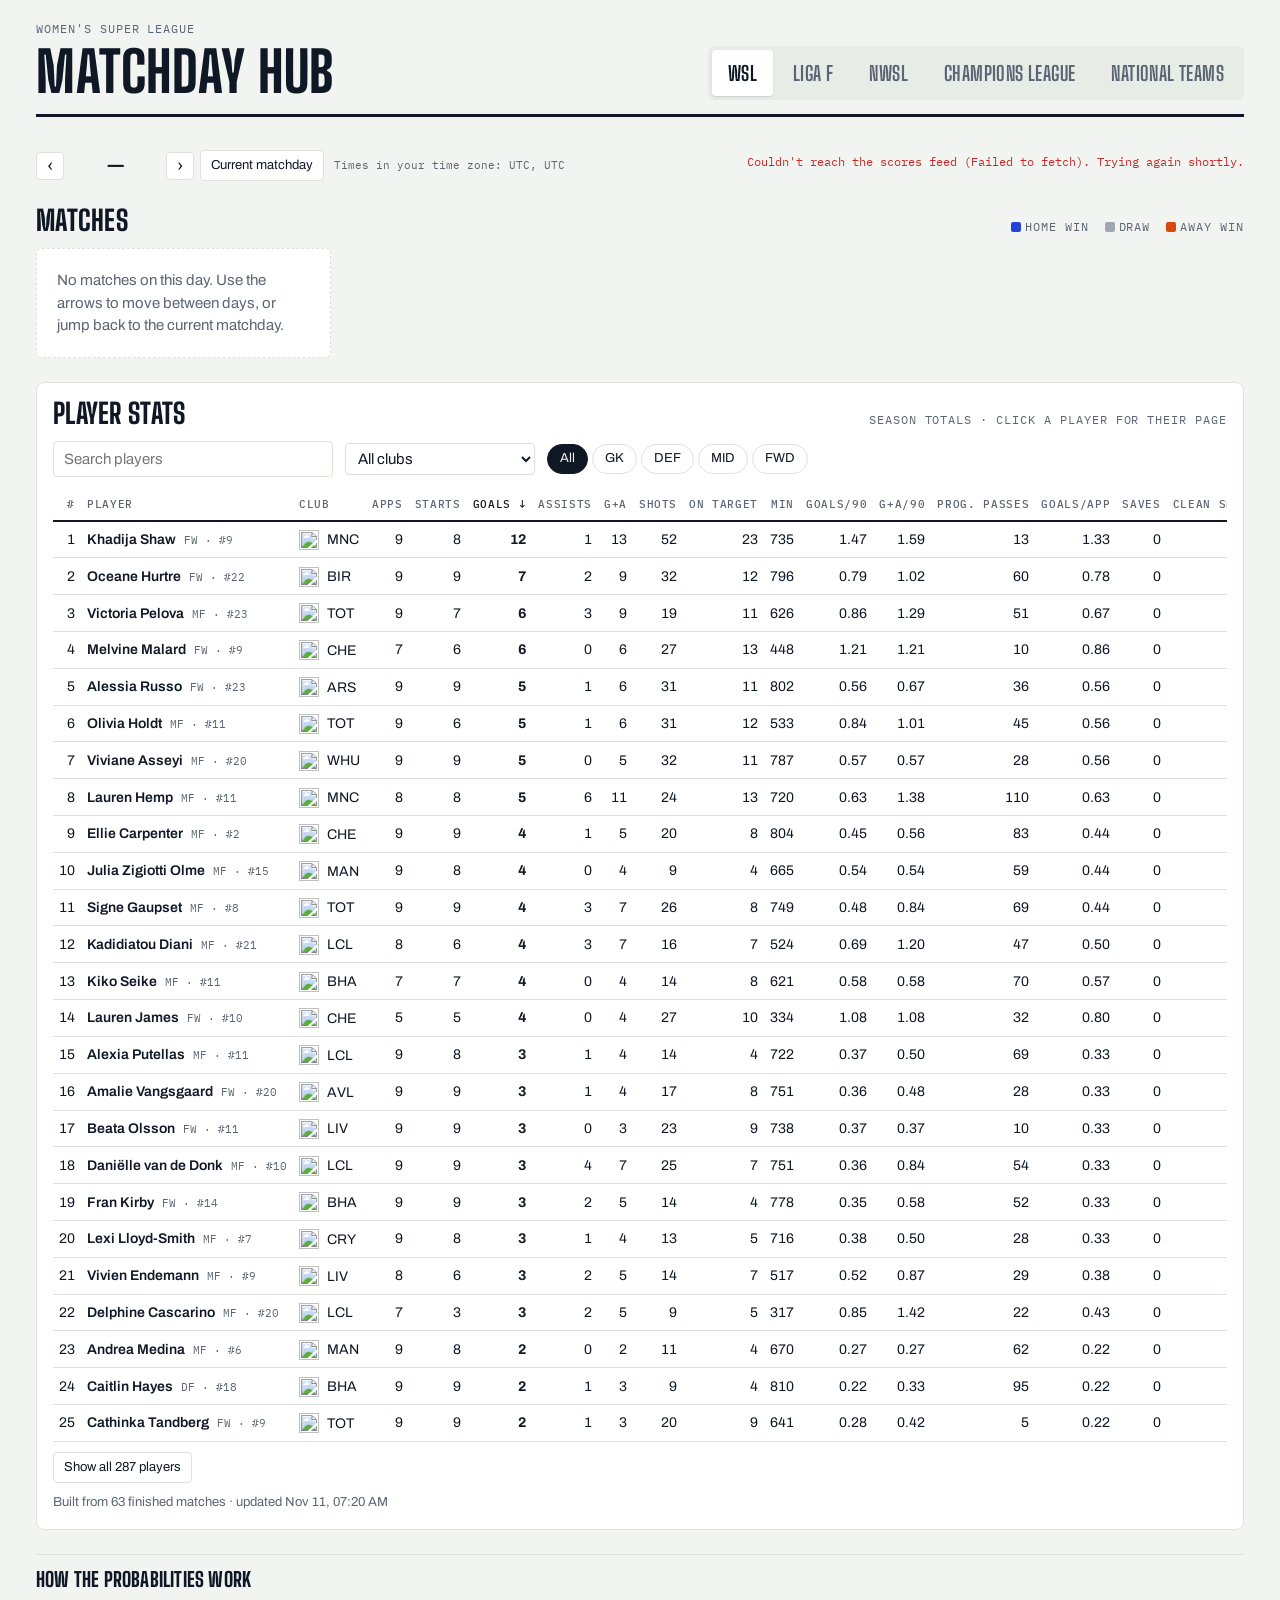
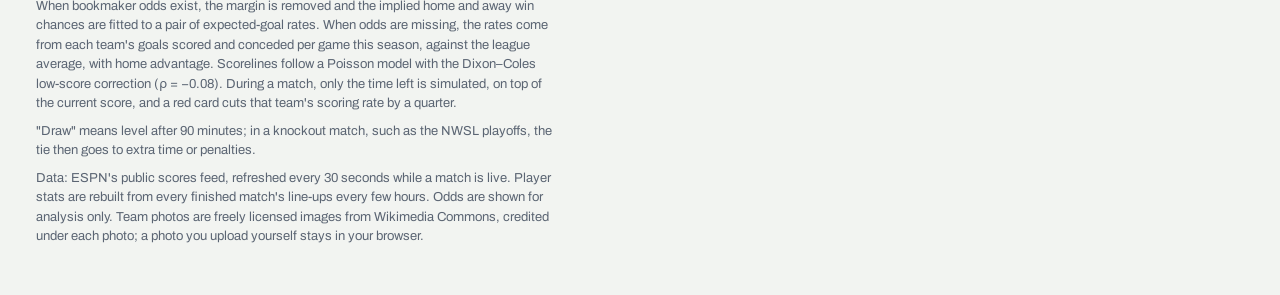
==== commit 7c3a68eb: "Men's clubs and World Cup qualifying in the player database, compact match sheets (build 24) Co-Auth" ====
--- a/index.html
+++ b/index.html
@@ -7,7 +7,7 @@
 <meta name="description" content="Live scores, match statistics and win probabilities for the WSL, Liga F and NWSL.">
 <link rel="preconnect" href="https://fonts.googleapis.com">
 <link rel="stylesheet" href="https://fonts.googleapis.com/css2?family=Big+Shoulders+Display:wght@600;700;800&family=Archivo:wght@400;500;600;700&family=IBM+Plex+Mono:wght@400;500&display=swap">
-<link rel="stylesheet" href="styles.css?v=22">
+<link rel="stylesheet" href="styles.css?v=24">
 <script>
 /* GitHub Pages lets browsers keep pages for 10 minutes. If the site has been updated since this copy, refresh it once. */
 (function (build) {
@@ -20,7 +20,7 @@
       }
     }).catch(function () {});
   } catch (e) {}
-})(22);
+})(24);
 </script>
 </head>
 <body>
@@ -148,12 +148,12 @@
 </div>
 <div id="tip" hidden></div>
 <input type="file" id="fileIn" accept="image/*" hidden>
-<script src="model.js?v=22"></script>
-<script src="photos.js?v=22"></script>
-<script src="bracket.js?v=22"></script>
-<script src="players.js?v=22"></script>
-<script src="heat.js?v=22"></script>
-<script src="h2h.js?v=22"></script>
-<script src="app.js?v=22"></script>
+<script src="model.js?v=24"></script>
+<script src="photos.js?v=24"></script>
+<script src="bracket.js?v=24"></script>
+<script src="players.js?v=24"></script>
+<script src="heat.js?v=24"></script>
+<script src="h2h.js?v=24"></script>
+<script src="app.js?v=24"></script>
 </body>
 </html>
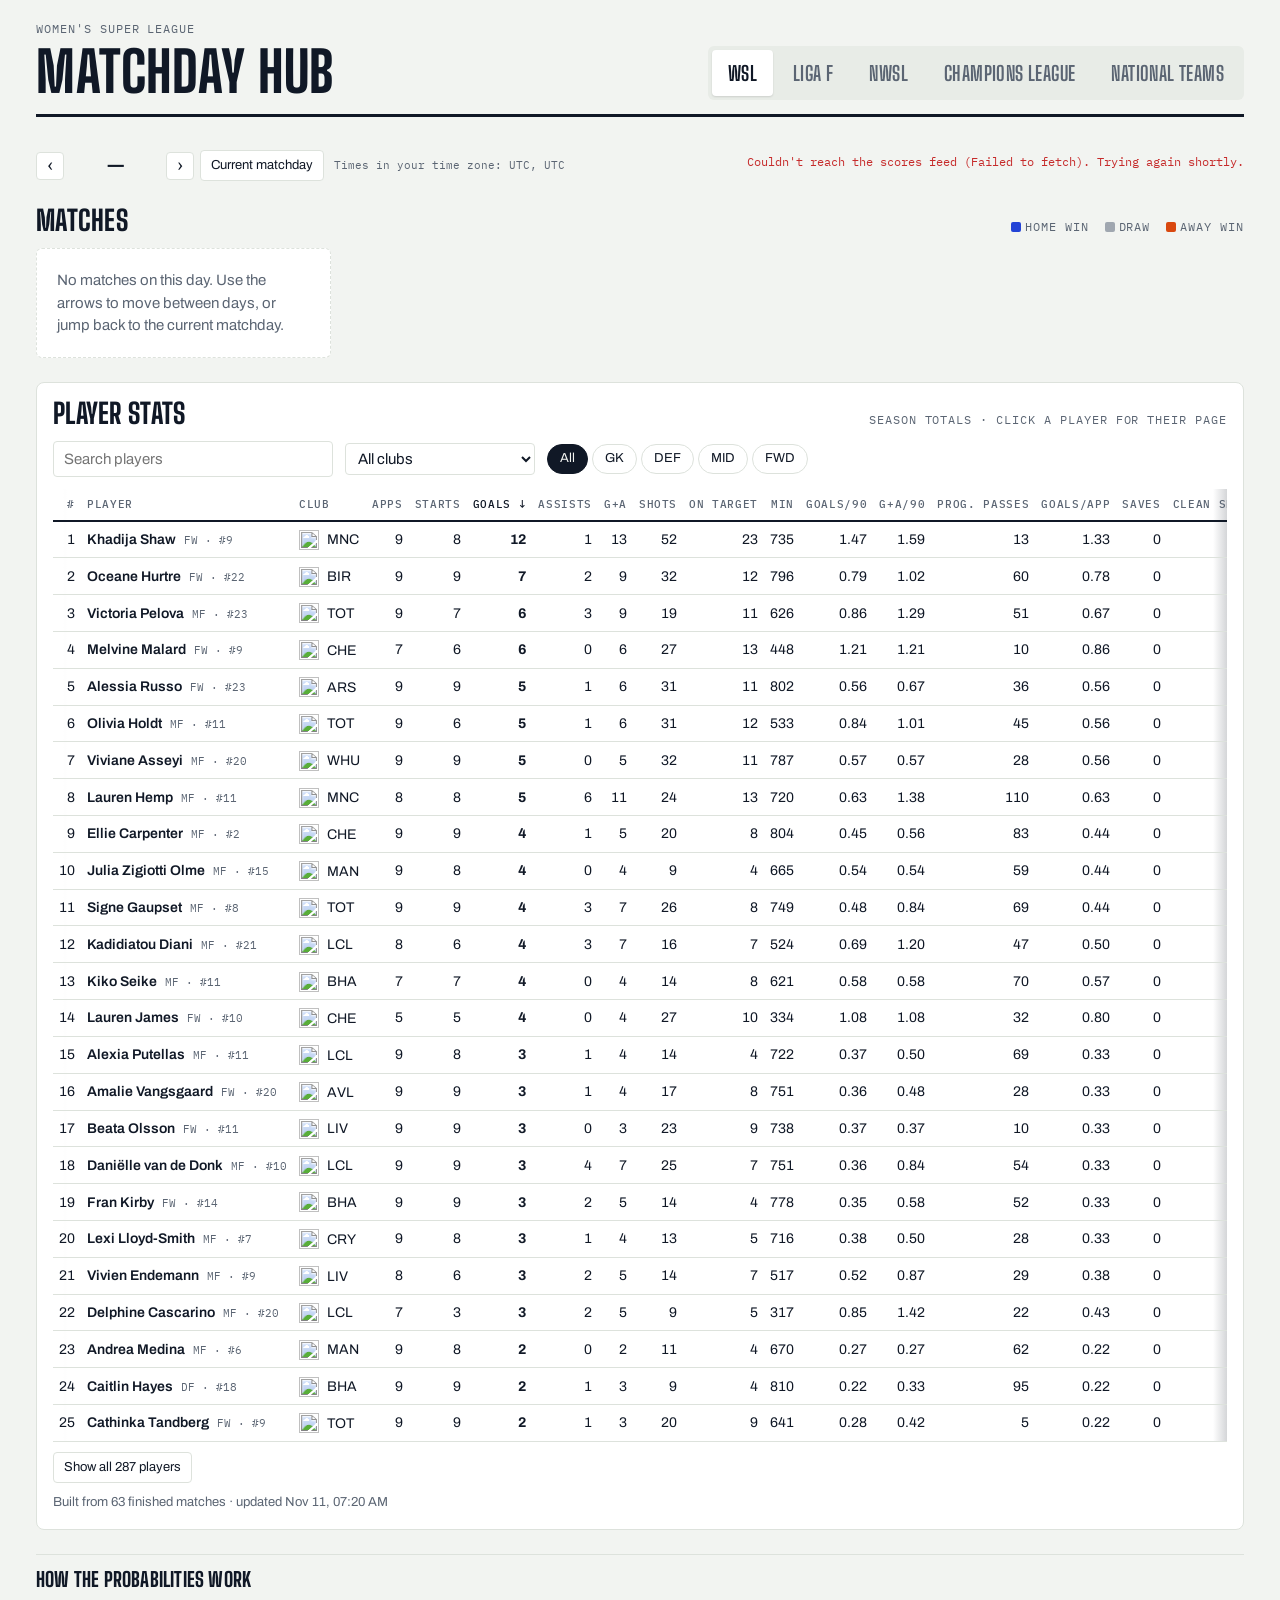
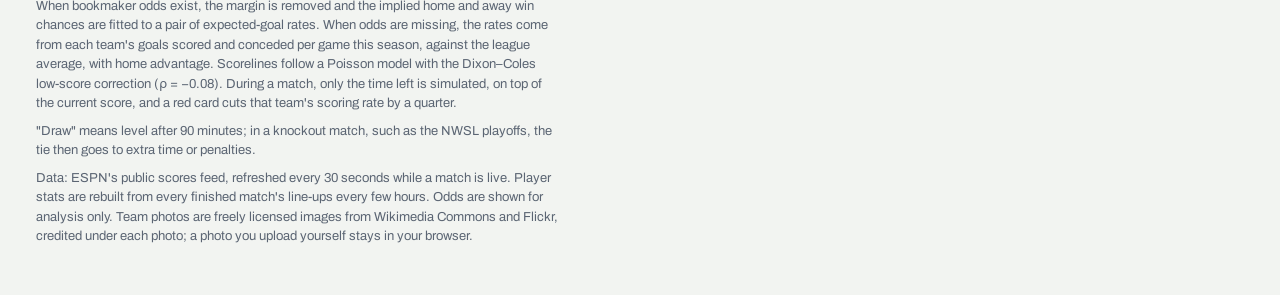
==== commit f6a37328: "Men's team photos, player competition links, phone tabs and table shadows (build 25) - 32 men's team" ====
--- a/index.html
+++ b/index.html
@@ -7,7 +7,7 @@
 <meta name="description" content="Live scores, match statistics and win probabilities for the WSL, Liga F and NWSL.">
 <link rel="preconnect" href="https://fonts.googleapis.com">
 <link rel="stylesheet" href="https://fonts.googleapis.com/css2?family=Big+Shoulders+Display:wght@600;700;800&family=Archivo:wght@400;500;600;700&family=IBM+Plex+Mono:wght@400;500&display=swap">
-<link rel="stylesheet" href="styles.css?v=24">
+<link rel="stylesheet" href="styles.css?v=25">
 <script>
 /* GitHub Pages lets browsers keep pages for 10 minutes. If the site has been updated since this copy, refresh it once. */
 (function (build) {
@@ -20,7 +20,7 @@
       }
     }).catch(function () {});
   } catch (e) {}
-})(24);
+})(25);
 </script>
 </head>
 <body>
@@ -143,17 +143,17 @@
     <h3>How the probabilities work</h3>
     <p class="note">When bookmaker odds exist, the margin is removed and the implied home and away win chances are fitted to a pair of expected-goal rates. When odds are missing, the rates come from each team's goals scored and conceded per game this season, against the league average, with home advantage. Scorelines follow a Poisson model with the Dixon–Coles low-score correction (ρ = −0.08). During a match, only the time left is simulated, on top of the current score, and a red card cuts that team's scoring rate by a quarter.</p>
     <p class="note">"Draw" means level after 90 minutes; in a knockout match, such as the NWSL playoffs, the tie then goes to extra time or penalties.</p>
-    <p class="note">Data: ESPN's public scores feed, refreshed every 30 seconds while a match is live. Player stats are rebuilt from every finished match's line-ups every few hours. Odds are shown for analysis only. Team photos are freely licensed images from Wikimedia Commons, credited under each photo; a photo you upload yourself stays in your browser.</p>
+    <p class="note">Data: ESPN's public scores feed, refreshed every 30 seconds while a match is live. Player stats are rebuilt from every finished match's line-ups every few hours. Odds are shown for analysis only. Team photos are freely licensed images from Wikimedia Commons and Flickr, credited under each photo; a photo you upload yourself stays in your browser.</p>
   </footer>
 </div>
 <div id="tip" hidden></div>
 <input type="file" id="fileIn" accept="image/*" hidden>
-<script src="model.js?v=24"></script>
-<script src="photos.js?v=24"></script>
-<script src="bracket.js?v=24"></script>
-<script src="players.js?v=24"></script>
-<script src="heat.js?v=24"></script>
-<script src="h2h.js?v=24"></script>
-<script src="app.js?v=24"></script>
+<script src="model.js?v=25"></script>
+<script src="photos.js?v=25"></script>
+<script src="bracket.js?v=25"></script>
+<script src="players.js?v=25"></script>
+<script src="heat.js?v=25"></script>
+<script src="h2h.js?v=25"></script>
+<script src="app.js?v=25"></script>
 </body>
 </html>
--- a/styles.css
+++ b/styles.css
@@ -168,7 +168,12 @@
 .timeline .tm{font-family:var(--f-data);font-size:11px;color:var(--muted);margin-right:6px;text-transform:uppercase}
 
 .card{background:var(--panel);border:1px solid var(--line);border-radius:8px;padding:16px;min-width:0}
-.tbl-wrap{overflow-x:auto}
+/* a wide table scrolls sideways; a shadow shows at whichever edge has more to see (the panel-coloured covers scroll with
+   the table and hide the shadow once an edge is reached) */
+.tbl-wrap{overflow-x:auto;background:linear-gradient(90deg,var(--panel) 30%,transparent) left/32px 100% no-repeat local,
+  linear-gradient(270deg,var(--panel) 30%,transparent) right/32px 100% no-repeat local,
+  linear-gradient(90deg,color-mix(in srgb,var(--ink) 18%,transparent),transparent) left/14px 100% no-repeat scroll,
+  linear-gradient(270deg,color-mix(in srgb,var(--ink) 18%,transparent),transparent) right/14px 100% no-repeat scroll}
 table{border-collapse:collapse;width:100%;font-size:14px;min-width:640px}
 th,td{padding:7px 6px;text-align:right;white-space:nowrap}
 th{font-family:var(--f-data);font-size:11px;font-weight:500;color:var(--muted);text-transform:uppercase;letter-spacing:.06em;border-bottom:2px solid var(--ink)}
@@ -331,7 +336,17 @@
 .pp-photo .pp-img{width:100%;aspect-ratio:4/5;object-fit:cover;object-position:50% 20%;border-radius:6px;display:block;background:var(--sunk)}
 .pp-initials{aspect-ratio:4/5;border-radius:6px;display:grid;place-items:center;font-family:var(--f-display);font-weight:800;font-size:96px;color:#fff;
   background:linear-gradient(160deg,var(--club,#334455),color-mix(in oklab,var(--club,#334455) 55%,#000));text-shadow:0 2px 12px rgba(0,0,0,.25)}
+/* white or pale team colours (England, Real Madrid): dark initials on a lightly shaded panel */
+.pp-photo.pale .pp-initials{color:#14181F;text-shadow:none;background:linear-gradient(160deg,var(--club),color-mix(in oklab,var(--club) 82%,#000));border:1px solid var(--line)}
 .pp-photo.has-img .pp-initials{display:none}
+.pp-photo:not(.has-img) .pp-img{display:none}   /* initials until the portrait has loaded, never an empty box above them */
+/* the player's other competitions */
+.pp-comps{display:flex;flex-wrap:wrap;gap:6px;margin:8px 0 4px}
+.pp-comp{display:inline-flex;align-items:baseline;gap:6px;padding:4px 10px;border:1px solid var(--line);border-radius:999px;font-size:13px;color:var(--ink);text-decoration:none;background:var(--panel)}
+.pp-comp b{font-family:var(--f-data);font-size:11px;font-weight:500;color:var(--muted)}
+a.pp-comp:hover{border-color:var(--ink)}
+.pp-comp[aria-current]{background:var(--ink);border-color:var(--ink);color:var(--panel)}
+.pp-comp[aria-current] b{color:inherit;opacity:.75}
 .pp-id{display:grid;gap:10px;min-width:0}
 .pp-id h1{font-size:clamp(44px,8vw,96px);line-height:.9;overflow-wrap:anywhere}
 .pp-club{display:flex;align-items:center;gap:10px;font-weight:600;font-size:18px}
@@ -366,6 +381,9 @@
 @media (max-width:560px){
   .pp-hero{grid-template-columns:120px minmax(0,1fr);gap:14px;align-items:center}
   .pp-initials{font-size:48px}
+  .pp-comps{flex-wrap:nowrap;overflow-x:auto;scrollbar-width:none;padding-bottom:2px}
+  .pp-comps::-webkit-scrollbar{display:none}
+  .pp-comp{flex:none}
   .pp-rank{grid-template-columns:minmax(0,1fr) 44px 84px;}
   .pp-rank .bk-bar{grid-column:1/-1;grid-row:2}
   .pp-ct .pp-ct-col{display:none}
@@ -403,7 +421,13 @@
 .intl-pick select{text-transform:none;letter-spacing:0;font-family:var(--f-body);font-size:14px;color:var(--ink)}
 tr.grp td{background:var(--sunk);border-bottom:2px solid var(--ink);padding-top:14px}
 td.grp-name{font-family:var(--f-display);font-weight:800;font-size:18px;text-transform:uppercase;letter-spacing:.02em}
-.tabs{flex-wrap:wrap}
+.tabs{flex-wrap:wrap;position:relative}
+/* phones: one row of tabs that scrolls sideways instead of a second line */
+@media (max-width:620px){
+  .tabs{flex-wrap:nowrap;overflow-x:auto;scrollbar-width:none;max-width:100%}
+  .tabs::-webkit-scrollbar{display:none}
+  .tab{flex:none}
+}
 .crest-none{width:28px;height:28px;border-radius:50%;background:var(--sunk);color:var(--muted);display:grid;place-items:center;font-family:var(--f-data);font-size:9px;font-weight:500}
 
 /* season forecast */
@@ -432,7 +456,6 @@
 .chip.k0{background:var(--k0b);color:var(--k0)} .chip.k1{background:var(--k1b);color:var(--k1)} .chip.k2{background:var(--k2b);color:var(--k2)} .chip.k3{background:var(--k3b);color:var(--k3)}
 tr.k0>td:first-child,tr.k1>td:first-child,tr.k2>td:first-child,tr.k3>td:first-child{padding-left:12px}
 tr.k0>td:first-child{box-shadow:inset 3px 0 var(--k0)} tr.k1>td:first-child{box-shadow:inset 3px 0 var(--k1)} tr.k2>td:first-child{box-shadow:inset 3px 0 var(--k2)} tr.k3>td:first-child{box-shadow:inset 3px 0 var(--k3)}
-#tH2H .h2h-table{width:auto;min-width:min(100%,560px)}
 /* a men's team: no squad picture, so a panel in the team's colours with the crest */
 .photo.tp-badge{background:linear-gradient(135deg,var(--c1) 0 58%,var(--c2) 58% 66%,var(--c1) 66%);display:grid;place-items:center}
 .tp-badge-crest{width:38%;max-width:150px;aspect-ratio:1;object-fit:contain;background:rgba(255,255,255,.94);border-radius:50%;padding:6%;box-shadow:0 6px 24px rgba(0,0,0,.25)}
@@ -440,7 +463,7 @@
 .tp-squad{min-width:760px}
 .h2h-sum{display:grid;grid-template-columns:repeat(3,minmax(0,1fr));gap:8px;margin:10px 0}
 .h2h-bar{margin-bottom:8px}
-.h2h-table{min-width:0}
+.h2h-table{width:auto;min-width:min(100%,560px)}   /* a short list doesn't need the whole card's width */
 .h2h-score{text-align:center;font-family:var(--f-display);font-weight:800;font-size:18px}
 .intl-pick+div{margin-top:8px}
 @media (max-width:760px){.tp-hero{grid-template-columns:1fr}}
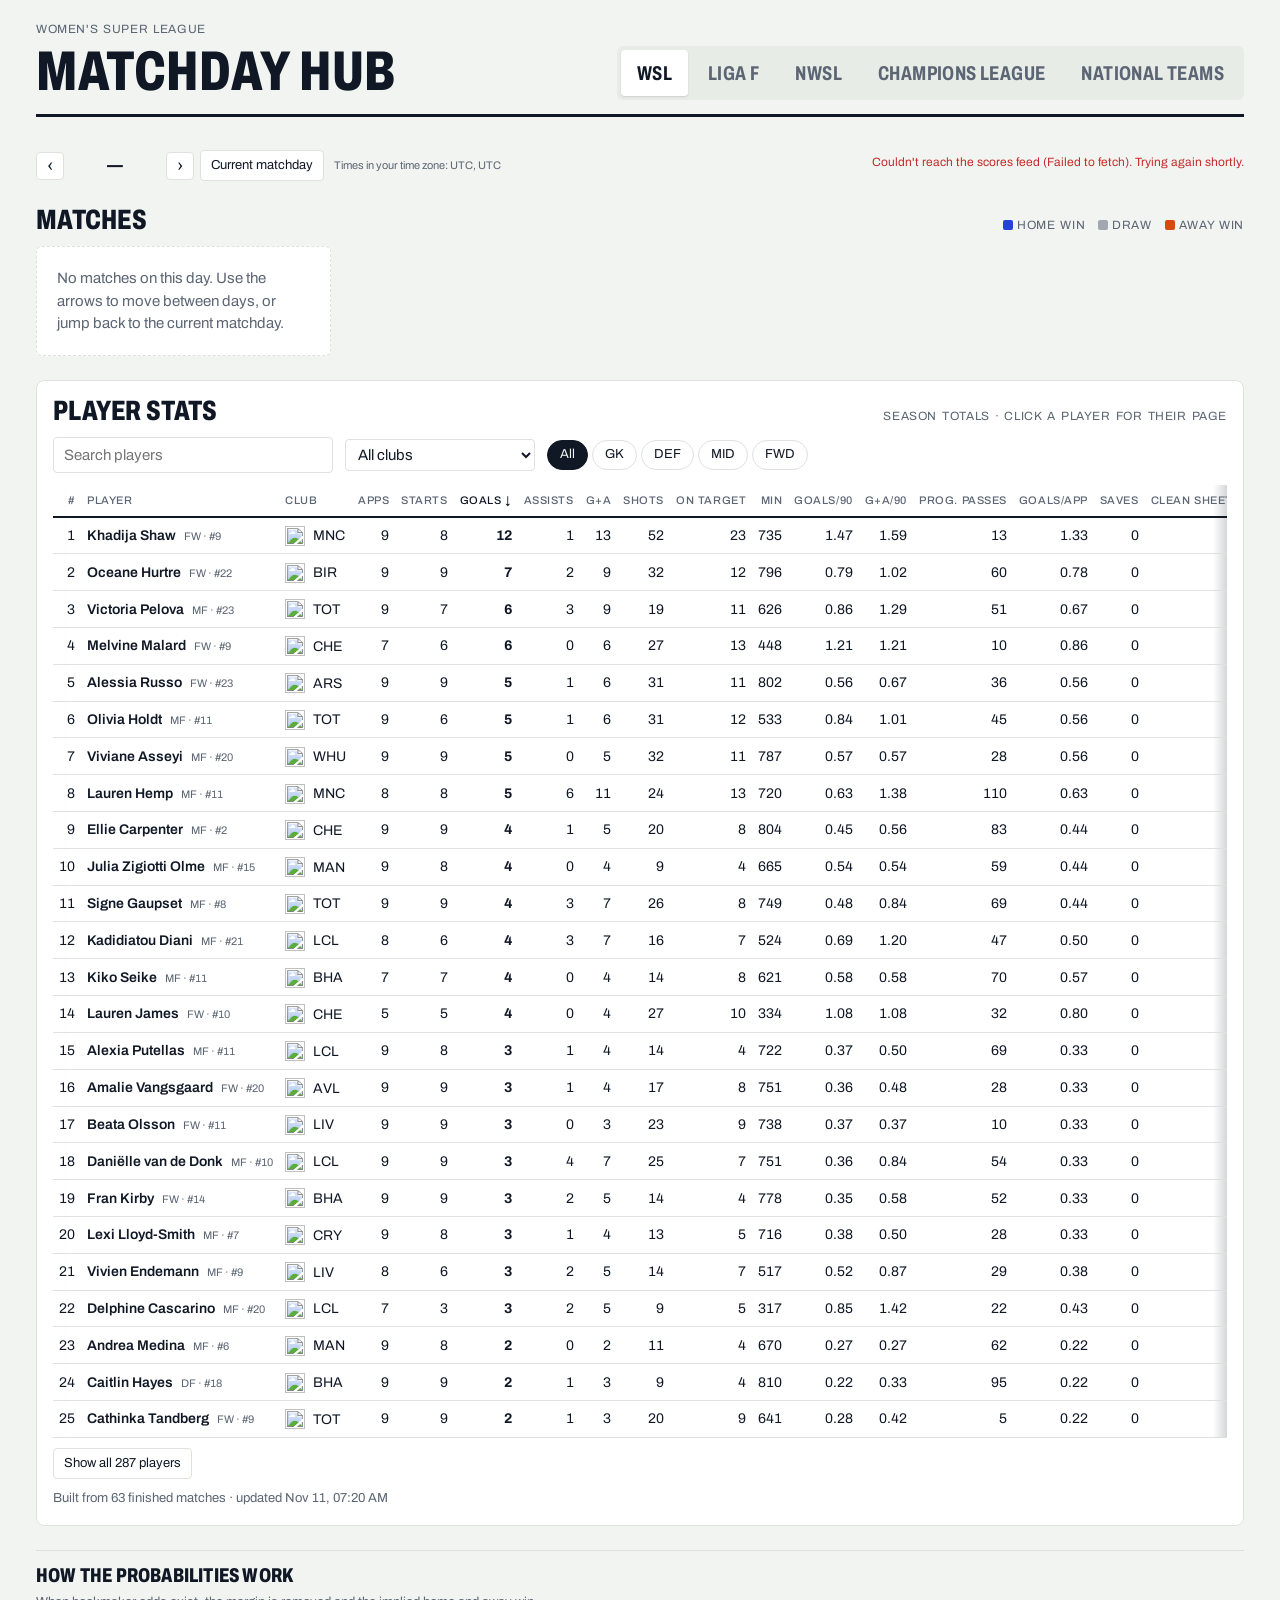
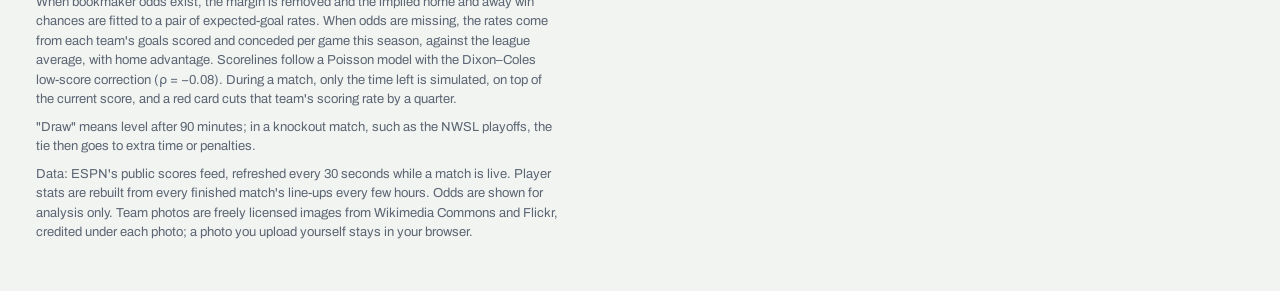
==== commit cf9703c9: "One font: Archivo throughout, condensed for headings (build 26) - Replaces Big Shoulders Display (he" ====
--- a/index.html
+++ b/index.html
@@ -6,8 +6,8 @@
 <title>Women's Matchday Hub</title>
 <meta name="description" content="Live scores, match statistics and win probabilities for the WSL, Liga F and NWSL.">
 <link rel="preconnect" href="https://fonts.googleapis.com">
-<link rel="stylesheet" href="https://fonts.googleapis.com/css2?family=Big+Shoulders+Display:wght@600;700;800&family=Archivo:wght@400;500;600;700&family=IBM+Plex+Mono:wght@400;500&display=swap">
-<link rel="stylesheet" href="styles.css?v=25">
+<link rel="stylesheet" href="https://fonts.googleapis.com/css2?family=Archivo:wdth,wght@62..125,400..900&display=swap">
+<link rel="stylesheet" href="styles.css?v=26">
 <script>
 /* GitHub Pages lets browsers keep pages for 10 minutes. If the site has been updated since this copy, refresh it once. */
 (function (build) {
@@ -20,7 +20,7 @@
       }
     }).catch(function () {});
   } catch (e) {}
-})(25);
+})(26);
 </script>
 </head>
 <body>
@@ -148,12 +148,12 @@
 </div>
 <div id="tip" hidden></div>
 <input type="file" id="fileIn" accept="image/*" hidden>
-<script src="model.js?v=25"></script>
-<script src="photos.js?v=25"></script>
-<script src="bracket.js?v=25"></script>
-<script src="players.js?v=25"></script>
-<script src="heat.js?v=25"></script>
-<script src="h2h.js?v=25"></script>
-<script src="app.js?v=25"></script>
+<script src="model.js?v=26"></script>
+<script src="photos.js?v=26"></script>
+<script src="bracket.js?v=26"></script>
+<script src="players.js?v=26"></script>
+<script src="heat.js?v=26"></script>
+<script src="h2h.js?v=26"></script>
+<script src="app.js?v=26"></script>
 </body>
 </html>
--- a/styles.css
+++ b/styles.css
@@ -5,9 +5,9 @@
   --win:#1E8A4C; --loss:#C62B2B; --live:#C62B2B; --focus:#2343D6;
   --pitch:#E3EBE2; --pitch-line:#A9BBA7;
   --k0:#2343D6; --k0b:#E3E8FB; --k1:#B4470B; --k1b:#FBE9DC; --k2:#0E7268; --k2b:#DCF1EC; --k3:#6B2FC9; --k3b:#ECE4FA;
-  --f-display:"Big Shoulders Display","Arial Narrow",Impact,sans-serif;
+  --f-display:"Archivo","Arial Narrow",sans-serif;
   --f-body:"Archivo",system-ui,-apple-system,"Segoe UI",sans-serif;
-  --f-data:"IBM Plex Mono",ui-monospace,"SFMono-Regular",Menlo,monospace;
+  --f-data:"Archivo",system-ui,-apple-system,"Segoe UI",sans-serif;
   color-scheme:light;
 }
 @media (prefers-color-scheme: dark){:root:not([data-theme="light"]){
@@ -26,13 +26,13 @@
 }
 *{box-sizing:border-box}
 html,body{margin:0}
-body{background:var(--bg);color:var(--ink);font-family:var(--f-body);font-size:15px;line-height:1.5}
+body{background:var(--bg);color:var(--ink);font-family:var(--f-body);font-stretch:normal;font-size:15px;line-height:1.5}
 img{max-width:100%}
 [hidden]{display:none!important}
-.wrap{max-width:1240px;margin:0 auto;padding-left:max(16px,env(safe-area-inset-left,0px));padding-right:max(16px,env(safe-area-inset-right,0px));padding-block:20px 48px;display:grid;gap:24px}
-h1,h2,h3{font-family:var(--f-display);font-weight:800;letter-spacing:.01em;text-transform:uppercase;margin:0;text-wrap:balance;line-height:1}
+.wrap{max-width:1240px;margin:0 auto;padding-left:max(16px,env(safe-area-inset-left,0px));padding-right:max(16px,env(safe-area-inset-right,0px));padding-block:20px 48px;display:grid;grid-template-columns:minmax(0,1fr);gap:24px}
+h1,h2,h3{font-family:var(--f-display);font-stretch:72%;font-weight:800;letter-spacing:.01em;text-transform:uppercase;margin:0;text-wrap:balance;line-height:1}
 h2{font-size:28px} h3{font-size:20px}
-.eyebrow{font-family:var(--f-data);font-size:12px;letter-spacing:.08em;text-transform:uppercase;color:var(--muted)}
+.eyebrow{font-family:var(--f-data);font-stretch:normal;font-variant-numeric:tabular-nums;font-size:12px;letter-spacing:.05em;word-spacing:.12em;text-transform:uppercase;color:var(--muted)}
 .num{font-variant-numeric:tabular-nums}
 button,select,input{font:inherit;color:inherit}
 :focus-visible{outline:2px solid var(--focus);outline-offset:2px}
@@ -42,17 +42,17 @@
 .mast-title{display:grid;gap:6px}
 .mast h1{font-size:clamp(34px,6vw,56px)}
 .tabs{display:flex;gap:4px;background:var(--sunk);padding:4px;border-radius:6px}
-.tab{border:0;background:transparent;padding:8px 16px;border-radius:4px;cursor:pointer;font-family:var(--f-display);font-weight:700;font-size:20px;text-transform:uppercase;letter-spacing:.02em;color:var(--muted)}
+.tab{border:0;background:transparent;padding:8px 16px;border-radius:4px;cursor:pointer;font-family:var(--f-display);font-stretch:72%;font-weight:700;font-size:20px;text-transform:uppercase;letter-spacing:.02em;color:var(--muted)}
 .tab[aria-pressed="true"]{background:var(--panel);color:var(--ink);box-shadow:0 1px 2px rgba(0,0,0,.12)}
 
 .toolbar{display:flex;flex-wrap:wrap;gap:10px 16px;align-items:center;justify-content:space-between}
 .datenav{display:flex;gap:6px;align-items:center;flex-wrap:wrap}
-.datelabel{font-family:var(--f-display);font-weight:700;font-size:22px;text-transform:uppercase;min-width:9ch;text-align:center}
+.datelabel{font-family:var(--f-display);font-stretch:72%;font-weight:700;font-size:22px;text-transform:uppercase;min-width:9ch;text-align:center}
 .btn{border:1px solid var(--line);background:var(--panel);border-radius:4px;padding:5px 10px;font-size:13px;cursor:pointer}
 .btn:hover{border-color:var(--muted)}
 .btn.icon{font-size:18px;line-height:1;padding:4px 10px}
-.tz{font-family:var(--f-data);font-size:11px;color:var(--muted);margin-left:4px}
-.status{font-family:var(--f-data);font-size:12px;color:var(--muted);display:flex;align-items:center;gap:6px}
+.tz{font-family:var(--f-data);font-stretch:normal;font-variant-numeric:tabular-nums;font-size:11px;color:var(--muted);margin-left:4px}
+.status{font-family:var(--f-data);font-stretch:normal;font-variant-numeric:tabular-nums;font-size:12px;color:var(--muted);display:flex;align-items:center;gap:6px}
 .status.err{color:var(--loss)}
 .dot{width:8px;height:8px;border-radius:50%;background:var(--live);display:inline-block}
 .dot.pulse{animation:pulse 1.6s ease-in-out infinite}
@@ -70,22 +70,22 @@
 .fx:hover{border-color:var(--muted)}
 .fx:focus-visible{outline:2px solid var(--focus);outline-offset:2px}
 .fx[aria-pressed="true"]{border-color:var(--ink);box-shadow:inset 0 0 0 1px var(--ink)}
-.fx-top{display:flex;justify-content:space-between;align-items:center;gap:8px;min-width:0;font-family:var(--f-data);font-size:12px;color:var(--muted)}
+.fx-top{display:flex;justify-content:space-between;align-items:center;gap:8px;min-width:0;font-family:var(--f-data);font-stretch:normal;font-variant-numeric:tabular-nums;font-size:12px;color:var(--muted)}
 .fx-top .venue{overflow:hidden;text-overflow:ellipsis;white-space:nowrap;min-width:0;flex:1 1 auto;text-align:right}
 .fx>*{min-width:0;max-width:100%}
 .fx-row{display:grid;grid-template-columns:28px minmax(0,1fr) auto;gap:8px;align-items:center}
 .fx-row img{width:28px;height:28px;object-fit:contain}
 .fx-row .nm{font-weight:600;overflow:hidden;text-overflow:ellipsis;white-space:nowrap}
-.fx-row .sc{font-family:var(--f-display);font-weight:800;font-size:24px;line-height:1;min-width:1ch;text-align:right}
+.fx-row .sc{font-family:var(--f-display);font-stretch:72%;font-weight:800;font-size:24px;line-height:1;min-width:1ch;text-align:right}
 .fx-row.lost .nm,.fx-row.lost .sc{color:var(--muted)}
-.chip{font-family:var(--f-data);font-size:11px;letter-spacing:.06em;text-transform:uppercase;padding:2px 7px;border-radius:3px;background:var(--sunk);color:var(--ink);white-space:nowrap;display:inline-flex;gap:5px;align-items:center}
+.chip{font-family:var(--f-data);font-stretch:normal;font-variant-numeric:tabular-nums;font-size:11px;letter-spacing:.05em;word-spacing:.12em;text-transform:uppercase;padding:2px 7px;border-radius:3px;background:var(--sunk);color:var(--ink);white-space:nowrap;display:inline-flex;gap:5px;align-items:center}
 .chip.live{background:var(--live);color:#fff}
 .chip.live .dot{background:#fff}
 .pbar{display:flex;gap:2px;height:8px;width:100%;min-width:0;overflow:hidden;border-radius:4px}
 .pbar i{display:block;height:100%;min-width:2px;flex-shrink:1}
 .pbar i:first-child{border-radius:4px 0 0 4px}
 .pbar i:last-child{border-radius:0 4px 4px 0}
-.plab{display:flex;justify-content:space-between;font-family:var(--f-data);font-size:12px;color:var(--muted)}
+.plab{display:flex;justify-content:space-between;font-family:var(--f-data);font-stretch:normal;font-variant-numeric:tabular-nums;font-size:12px;color:var(--muted)}
 .plab b{color:var(--ink);font-weight:500}
 
 .matchup{background:var(--panel);border:1px solid var(--line);border-radius:8px;overflow:hidden}
@@ -98,37 +98,37 @@
 .photo.ph-whole img.ph-img{position:relative;object-fit:contain}
 .photo img.ph-bg{position:absolute;inset:0;width:100%;height:100%;object-fit:cover;filter:blur(18px) brightness(.75);transform:scale(1.15)}
 .photo .crest{position:absolute;right:8px;bottom:8px;width:44px;height:44px;object-fit:contain;background:rgba(255,255,255,.92);border-radius:50%;padding:5px}
-.photo .tag{position:absolute;left:8px;top:8px;font-family:var(--f-data);font-size:11px;letter-spacing:.08em;text-transform:uppercase;padding:3px 7px;border-radius:3px;color:#fff}
+.photo .tag{position:absolute;left:8px;top:8px;font-family:var(--f-data);font-stretch:normal;font-variant-numeric:tabular-nums;font-size:11px;letter-spacing:.05em;word-spacing:.12em;text-transform:uppercase;padding:3px 7px;border-radius:3px;color:#fff}
 .side.home .tag{background:var(--home)} .side.away .tag{background:var(--away)}
 .ph-credit{font-size:11px;color:var(--muted);margin-top:-4px;overflow-wrap:anywhere}
 .ph-credit a{color:inherit}
 .ph-actions{display:flex;gap:8px;flex-wrap:wrap}
-.tname{font-family:var(--f-display);font-weight:800;font-size:clamp(26px,3.2vw,38px);text-transform:uppercase;line-height:.95;overflow-wrap:anywhere}
+.tname{font-family:var(--f-display);font-stretch:72%;font-weight:800;font-size:clamp(26px,3.2vw,38px);text-transform:uppercase;line-height:.95;overflow-wrap:anywhere}
 .tmeta{color:var(--muted);font-size:13px}
 .form{display:flex;gap:4px}
-.form span{width:24px;height:24px;display:grid;place-items:center;border-radius:3px;font-family:var(--f-data);font-size:12px;font-weight:500;color:#fff}
+.form span{width:24px;height:24px;display:grid;place-items:center;border-radius:3px;font-family:var(--f-data);font-stretch:normal;font-variant-numeric:tabular-nums;font-size:12px;font-weight:500;color:#fff}
 .form .W{background:var(--win)} .form .D{background:var(--draw);color:var(--ink)} .form .L{background:var(--loss)}
 .form.sm span{width:18px;height:18px;font-size:10px}
 .scorers{display:grid;gap:4px}
 .scorer{display:flex;justify-content:space-between;gap:8px;border-top:1px solid var(--line);padding-top:6px;font-size:14px}
-.scorer b{font-family:var(--f-data);font-weight:500}
+.scorer b{font-family:var(--f-data);font-stretch:normal;font-variant-numeric:tabular-nums;font-weight:500}
 
 .centre{padding:16px;border-left:1px solid var(--line);border-right:1px solid var(--line);display:grid;gap:14px;align-content:start;min-width:0}
 .probhead{display:flex;justify-content:space-between;align-items:center;gap:8px;flex-wrap:wrap}
 .big3{display:grid;grid-template-columns:repeat(3,1fr);gap:6px;text-align:center}
 .big3 div{display:grid;gap:2px}
-.big3 .v{font-family:var(--f-display);font-weight:800;font-size:clamp(36px,4.6vw,56px);line-height:.9}
-.big3 .l{font-family:var(--f-data);font-size:11px;color:var(--muted);text-transform:uppercase;letter-spacing:.06em}
-.big3 .o{font-family:var(--f-data);font-size:12px;color:var(--muted)}
+.big3 .v{font-family:var(--f-display);font-stretch:72%;font-weight:800;font-size:clamp(36px,4.6vw,56px);line-height:.9}
+.big3 .l{font-family:var(--f-data);font-stretch:normal;font-variant-numeric:tabular-nums;font-size:11px;color:var(--muted);text-transform:uppercase;letter-spacing:.05em;word-spacing:.12em}
+.big3 .o{font-family:var(--f-data);font-stretch:normal;font-variant-numeric:tabular-nums;font-size:12px;color:var(--muted)}
 .pbar.lg{height:14px}
-.compare{display:grid;gap:4px;font-family:var(--f-data);font-size:12px;color:var(--muted)}
+.compare{display:grid;gap:4px;font-family:var(--f-data);font-stretch:normal;font-variant-numeric:tabular-nums;font-size:12px;color:var(--muted)}
 .compare div{display:flex;justify-content:space-between;gap:8px}
 .compare b{color:var(--ink);font-weight:500}
-.xg{display:flex;justify-content:space-between;align-items:baseline;font-family:var(--f-data);font-size:13px;color:var(--muted);border-block:1px solid var(--line);padding-block:8px;gap:8px}
-.xg b{font-family:var(--f-display);font-size:26px;color:var(--ink);font-weight:700}
-.scorenow{font-family:var(--f-display);font-weight:800;font-size:26px;color:var(--ink)}
+.xg{display:flex;justify-content:space-between;align-items:baseline;font-family:var(--f-data);font-stretch:normal;font-variant-numeric:tabular-nums;font-size:13px;color:var(--muted);border-block:1px solid var(--line);padding-block:8px;gap:8px}
+.xg b{font-family:var(--f-display);font-stretch:72%;font-size:26px;color:var(--ink);font-weight:700}
+.scorenow{font-family:var(--f-display);font-stretch:72%;font-weight:800;font-size:26px;color:var(--ink)}
 .heat-wrap{display:grid;gap:6px}
-.heat{display:grid;grid-template-columns:auto repeat(6,1fr);gap:2px;font-family:var(--f-data);font-size:12px}
+.heat{display:grid;grid-template-columns:auto repeat(6,1fr);gap:2px;font-family:var(--f-data);font-stretch:normal;font-variant-numeric:tabular-nums;font-size:12px}
 .heat .ax{color:var(--muted);display:grid;place-items:center;padding:2px}
 .heat .c{aspect-ratio:1.35;display:grid;place-items:center;border-radius:2px;font-variant-numeric:tabular-nums}
 .heat .c.best{outline:2px solid var(--ink);outline-offset:-2px}
@@ -137,7 +137,7 @@
 .heat-cap strong{color:var(--ink)}
 .markets{display:grid;grid-template-columns:repeat(2,minmax(0,1fr));gap:6px 14px;font-size:14px}
 .markets div{display:flex;justify-content:space-between;border-bottom:1px dashed var(--line);padding-bottom:4px;gap:8px}
-.markets b{font-family:var(--f-data);font-weight:500}
+.markets b{font-family:var(--f-data);font-stretch:normal;font-variant-numeric:tabular-nums;font-weight:500}
 
 .panel-row{display:grid;grid-template-columns:minmax(0,1.2fr) minmax(0,1fr);border-top:1px solid var(--line)}
 .panel{padding:16px;min-width:0}
@@ -146,7 +146,7 @@
 .stats{display:grid;gap:9px}
 .st-row{display:grid;grid-template-columns:48px minmax(0,1fr) 48px;gap:4px 10px;align-items:center;font-size:13px}
 .st-row .lbl{grid-column:1/-1;text-align:center;color:var(--muted);font-size:12px;margin-bottom:-4px}
-.st-row .v{font-family:var(--f-data);font-variant-numeric:tabular-nums}
+.st-row .v{font-family:var(--f-data);font-stretch:normal;font-variant-numeric:tabular-nums}
 .st-row .v.h{text-align:right}
 .st-row .v.lead{color:var(--ink);font-weight:500}
 .st-row .v:not(.lead){color:var(--muted)}
@@ -157,7 +157,7 @@
 .timeline{list-style:none;margin:0;padding:0;display:grid;gap:6px}
 .timeline li{display:grid;grid-template-columns:52px 22px minmax(0,1fr);gap:8px;align-items:baseline;font-size:14px;border-bottom:1px solid var(--line);padding-bottom:6px}
 .timeline li.empty-row{display:block;border-bottom:0;padding:0;font-size:14px}
-.timeline .min{font-family:var(--f-data);color:var(--muted);text-align:right}
+.timeline .min{font-family:var(--f-data);font-stretch:normal;font-variant-numeric:tabular-nums;color:var(--muted);text-align:right}
 .timeline .ic{width:14px;height:14px;border-radius:2px;display:inline-block;align-self:center}
 .timeline .ic.goal{background:var(--ink);border-radius:50%}
 .timeline .ic.yellow{background:#E8C32E;width:10px}
@@ -165,7 +165,7 @@
 .timeline .ic.sub{background:transparent;border:2px solid var(--muted);border-radius:50%}
 .timeline .ic.other{background:var(--line)}
 .timeline li.home .txt{color:var(--ink)}
-.timeline .tm{font-family:var(--f-data);font-size:11px;color:var(--muted);margin-right:6px;text-transform:uppercase}
+.timeline .tm{font-family:var(--f-data);font-stretch:normal;font-variant-numeric:tabular-nums;font-size:11px;color:var(--muted);margin-right:6px;text-transform:uppercase}
 
 .card{background:var(--panel);border:1px solid var(--line);border-radius:8px;padding:16px;min-width:0}
 /* a wide table scrolls sideways; a shadow shows at whichever edge has more to see (the panel-coloured covers scroll with
@@ -176,7 +176,7 @@
   linear-gradient(270deg,color-mix(in srgb,var(--ink) 18%,transparent),transparent) right/14px 100% no-repeat scroll}
 table{border-collapse:collapse;width:100%;font-size:14px;min-width:640px}
 th,td{padding:7px 6px;text-align:right;white-space:nowrap}
-th{font-family:var(--f-data);font-size:11px;font-weight:500;color:var(--muted);text-transform:uppercase;letter-spacing:.06em;border-bottom:2px solid var(--ink)}
+th{font-family:var(--f-data);font-stretch:normal;font-variant-numeric:tabular-nums;font-size:11px;font-weight:500;color:var(--muted);text-transform:uppercase;letter-spacing:.05em;word-spacing:.12em;border-bottom:2px solid var(--ink)}
 td{border-bottom:1px solid var(--line);font-variant-numeric:tabular-nums}
 th.l,td.l{text-align:left}
 td.pos{border-left:4px solid transparent}
@@ -209,30 +209,30 @@
 .bk-team.out{color:var(--muted)}
 .bk-team.out img{opacity:.5}
 .bk-team.won .bk-name{font-weight:700}
-.bk-seed{font-family:var(--f-data);font-size:11px;color:var(--muted);text-align:right}
+.bk-seed{font-family:var(--f-data);font-stretch:normal;font-variant-numeric:tabular-nums;font-size:11px;color:var(--muted);text-align:right}
 .bk-name{overflow:hidden;text-overflow:ellipsis;white-space:nowrap}
-.bk-score{font-family:var(--f-display);font-weight:800;font-size:18px}
-.bk-meta{font-family:var(--f-data);font-size:11px;color:var(--muted);border-top:1px solid var(--line);padding-top:4px;margin-top:2px}
+.bk-score{font-family:var(--f-display);font-stretch:72%;font-weight:800;font-size:18px}
+.bk-meta{font-family:var(--f-data);font-stretch:normal;font-variant-numeric:tabular-nums;font-size:11px;color:var(--muted);border-top:1px solid var(--line);padding-top:4px;margin-top:2px}
 .bk-tie.live .bk-meta{color:var(--live)}
 .bk-proj{display:grid;grid-template-columns:repeat(auto-fit,minmax(240px,1fr));gap:20px 16px;align-items:start}
 .bk-proj .bk-col{grid-template-rows:none;align-content:start}
 .bk-list{display:grid;gap:4px;align-content:start}
 .bk-list .bk-team{border-bottom:1px solid var(--line);padding-bottom:4px}
-.bk-list .bk-score{font-family:var(--f-data);font-size:12px;font-weight:400;color:var(--muted)}
+.bk-list .bk-score{font-family:var(--f-data);font-stretch:normal;font-variant-numeric:tabular-nums;font-size:12px;font-weight:400;color:var(--muted)}
 .bk-odds{margin-top:18px;display:grid;gap:6px;max-width:560px}
 .bk-odds h3{margin-bottom:4px}
 .bk-odd{display:grid;grid-template-columns:minmax(0,150px) minmax(0,1fr) 48px;gap:10px;align-items:center;font-size:14px}
-.bk-odd b{font-family:var(--f-data);font-weight:500;text-align:right}
+.bk-odd b{font-family:var(--f-data);font-stretch:normal;font-variant-numeric:tabular-nums;font-weight:500;text-align:right}
 .bk-bar{height:10px;background:var(--sunk);border-radius:4px;overflow:hidden}
 .bk-bar i{display:block;height:100%;background:var(--seq);border-radius:0 4px 4px 0}
 
 .chart svg{display:block;width:100%;height:auto}
-.chart text{fill:var(--muted);font-family:var(--f-data);font-size:11px}
+.chart text{fill:var(--muted);font-family:var(--f-data);font-stretch:normal;font-variant-numeric:tabular-nums;font-size:11px}
 .chart .grid{stroke:var(--line);stroke-width:1}
 .chart .now{stroke:var(--ink);stroke-dasharray:3 3}
 
 .foot{border-top:1px solid var(--line);padding-top:14px;display:grid;gap:8px}
-#tip{position:fixed;z-index:20;pointer-events:none;background:var(--ink);color:var(--bg);font-size:12px;font-family:var(--f-data);padding:6px 8px;border-radius:4px;max-width:260px;line-height:1.4;white-space:pre-line}
+#tip{position:fixed;z-index:20;pointer-events:none;background:var(--ink);color:var(--bg);font-size:12px;font-family:var(--f-data);font-stretch:normal;font-variant-numeric:tabular-nums;padding:6px 8px;border-radius:4px;max-width:260px;line-height:1.4;white-space:pre-line}
 
 @media (max-width:980px){
   .mu-grid{grid-template-columns:1fr 1fr}
@@ -254,7 +254,7 @@
 @media (min-width:900px){
   .news{grid-template-columns:repeat(4,minmax(0,1fr))}
   .news-item.lead{grid-column:span 2;grid-row:span 2}
-  .news-item.lead .news-title{font-family:var(--f-display);text-transform:uppercase;font-size:30px;line-height:1;letter-spacing:.01em}
+  .news-item.lead .news-title{font-family:var(--f-display);font-stretch:72%;text-transform:uppercase;font-size:30px;line-height:1;letter-spacing:.01em}
   .news-item.lead .news-desc{-webkit-line-clamp:4;font-size:14px}
   .news-item:not(.lead) .news-desc{display:none}
 }
@@ -263,7 +263,7 @@
 .news-item:hover .news-title{text-decoration:underline}
 .news-img{width:100%;aspect-ratio:16/9;object-fit:cover;display:block;background:var(--sunk)}
 .news-body{padding:10px 12px 12px;display:grid;gap:6px;align-content:start;min-width:0}
-.news-title{font-family:var(--f-body);text-transform:none;font-weight:700;font-size:16px;line-height:1.3;letter-spacing:0}
+.news-title{font-family:var(--f-body);font-stretch:normal;text-transform:none;font-weight:700;font-size:16px;line-height:1.3;letter-spacing:0}
 .news-desc{margin:0;font-size:13px;color:var(--muted);display:-webkit-box;-webkit-line-clamp:3;-webkit-box-orient:vertical;overflow:hidden}
 
 /* player stats */
@@ -284,7 +284,7 @@
 .pl-row.open td{background:color-mix(in oklab,var(--seq) 10%,transparent)}
 .pl-row:focus-visible{outline:2px solid var(--focus);outline-offset:-2px}
 td.pl-name{font-weight:600;white-space:nowrap}
-.pl-pos-tag{font-family:var(--f-data);font-size:11px;font-weight:400;color:var(--muted);margin-left:8px}
+.pl-pos-tag{font-family:var(--f-data);font-stretch:normal;font-variant-numeric:tabular-nums;font-size:11px;font-weight:400;color:var(--muted);margin-left:8px}
 td.pl-sorted{font-weight:700}
 td .tc{display:inline-flex;align-items:center;gap:8px;white-space:nowrap;vertical-align:middle}
 td .tc img{width:20px;height:20px;object-fit:contain;flex:none}
@@ -296,13 +296,13 @@
 .pl-dhead .btn{margin-left:auto}
 .pl-tiles{display:grid;grid-template-columns:repeat(auto-fill,minmax(96px,1fr));gap:8px}
 .pl-tile{background:var(--panel);border:1px solid var(--line);border-radius:4px;padding:8px 10px;display:grid}
-.pl-tile b{font-family:var(--f-display);font-size:30px;line-height:1}
+.pl-tile b{font-family:var(--f-display);font-stretch:72%;font-size:30px;line-height:1}
 .pl-tile span{font-size:12px;color:var(--muted)}
 .pl-log{min-width:620px}
 .pl-log td.zero{color:var(--muted)}
 .pl-log td.hit{font-weight:700}
-.pl-log .pl-sub{font-family:var(--f-data);font-size:11px;color:var(--muted)}
-.res{font-family:var(--f-data);font-size:12px;padding:2px 6px;border-radius:3px;color:#fff}
+.pl-log .pl-sub{font-family:var(--f-data);font-stretch:normal;font-variant-numeric:tabular-nums;font-size:11px;color:var(--muted)}
+.res{font-family:var(--f-data);font-stretch:normal;font-variant-numeric:tabular-nums;font-size:12px;padding:2px 6px;border-radius:3px;color:#fff}
 .res.W{background:var(--win)} .res.L{background:var(--loss)} .res.D{background:var(--draw);color:var(--ink)}
 .bk-card{display:inline-block;width:9px;height:12px;border-radius:1px;margin-right:2px;vertical-align:-1px}
 .bk-card.y{background:#E8C32E} .bk-card.r{background:var(--loss)}
@@ -314,15 +314,15 @@
 .lu-col.away .lu-head{border-bottom-color:var(--away)}
 .lu-group{margin-top:8px}
 .lu-row{display:grid;grid-template-columns:26px minmax(0,1fr) auto;gap:2px 8px;align-items:center;font-size:14px;padding:4px 0;border-bottom:1px solid var(--line)}
-.lu-no{font-family:var(--f-data);font-size:12px;color:var(--muted);text-align:right}
+.lu-no{font-family:var(--f-data);font-stretch:normal;font-variant-numeric:tabular-nums;font-size:12px;color:var(--muted);text-align:right}
 .lu-name{display:flex;gap:6px;align-items:baseline;min-width:0;overflow:hidden}
 .lu-name>span:first-child{overflow:hidden;text-overflow:ellipsis;white-space:nowrap}
-.lu-pos{font-family:var(--f-data);font-size:10px;color:var(--muted)}
+.lu-pos{font-family:var(--f-data);font-stretch:normal;font-variant-numeric:tabular-nums;font-size:10px;color:var(--muted)}
 .lu-marks{display:flex;gap:3px;align-items:center}
 .lu-marks .ball{width:10px;height:10px;border-radius:50%;background:var(--ink)}
-.lu-a,.lu-off,.lu-on{font-family:var(--f-data);font-size:10px;padding:0 4px;border-radius:2px;background:var(--sunk);color:var(--ink)}
+.lu-a,.lu-off,.lu-on{font-family:var(--f-data);font-stretch:normal;font-variant-numeric:tabular-nums;font-size:10px;padding:0 4px;border-radius:2px;background:var(--sunk);color:var(--ink)}
 .lu-off{color:var(--loss)} .lu-on{color:var(--win)}
-.lu-stats{grid-column:2/-1;font-size:11px;color:var(--muted);font-family:var(--f-data)}
+.lu-stats{grid-column:2/-1;font-size:11px;color:var(--muted);font-family:var(--f-data);font-stretch:normal;font-variant-numeric:tabular-nums}
 .lu-stats:empty{display:none}
 @media (max-width:620px){.lu-grid{grid-template-columns:1fr}}
 
@@ -334,7 +334,7 @@
 .pp-hero{display:grid;grid-template-columns:minmax(0,260px) minmax(0,1fr);gap:24px;align-items:end}
 .pp-photo{margin:0;display:grid;gap:6px}
 .pp-photo .pp-img{width:100%;aspect-ratio:4/5;object-fit:cover;object-position:50% 20%;border-radius:6px;display:block;background:var(--sunk)}
-.pp-initials{aspect-ratio:4/5;border-radius:6px;display:grid;place-items:center;font-family:var(--f-display);font-weight:800;font-size:96px;color:#fff;
+.pp-initials{aspect-ratio:4/5;border-radius:6px;display:grid;place-items:center;font-family:var(--f-display);font-stretch:72%;font-weight:800;font-size:96px;color:#fff;
   background:linear-gradient(160deg,var(--club,#334455),color-mix(in oklab,var(--club,#334455) 55%,#000));text-shadow:0 2px 12px rgba(0,0,0,.25)}
 /* white or pale team colours (England, Real Madrid): dark initials on a lightly shaded panel */
 .pp-photo.pale .pp-initials{color:#14181F;text-shadow:none;background:linear-gradient(160deg,var(--club),color-mix(in oklab,var(--club) 82%,#000));border:1px solid var(--line)}
@@ -343,7 +343,7 @@
 /* the player's other competitions */
 .pp-comps{display:flex;flex-wrap:wrap;gap:6px;margin:8px 0 4px}
 .pp-comp{display:inline-flex;align-items:baseline;gap:6px;padding:4px 10px;border:1px solid var(--line);border-radius:999px;font-size:13px;color:var(--ink);text-decoration:none;background:var(--panel)}
-.pp-comp b{font-family:var(--f-data);font-size:11px;font-weight:500;color:var(--muted)}
+.pp-comp b{font-family:var(--f-data);font-stretch:normal;font-variant-numeric:tabular-nums;font-size:11px;font-weight:500;color:var(--muted)}
 a.pp-comp:hover{border-color:var(--ink)}
 .pp-comp[aria-current]{background:var(--ink);border-color:var(--ink);color:var(--panel)}
 .pp-comp[aria-current] b{color:inherit;opacity:.75}
@@ -353,7 +353,7 @@
 .pp-club img{width:36px;height:36px;object-fit:contain}
 .pp-facts{display:flex;flex-wrap:wrap;gap:10px 28px;margin:0}
 .pp-facts div{display:grid;gap:2px}
-.pp-facts dt{font-family:var(--f-data);font-size:11px;letter-spacing:.08em;text-transform:uppercase;color:var(--muted)}
+.pp-facts dt{font-family:var(--f-data);font-stretch:normal;font-variant-numeric:tabular-nums;font-size:11px;letter-spacing:.05em;word-spacing:.12em;text-transform:uppercase;color:var(--muted)}
 .pp-facts dd{margin:0;font-weight:600}
 .pp-facts .tc{display:flex;align-items:center;gap:6px}
 .pp-flag{width:22px;height:22px;object-fit:contain}
@@ -361,8 +361,8 @@
 .pp-two{display:grid;grid-template-columns:minmax(0,1fr) minmax(0,1.3fr);gap:20px;align-items:start}
 .pp-ranks{display:grid;gap:10px}
 .pp-rank{display:grid;grid-template-columns:minmax(0,150px) minmax(0,1fr) 48px 88px;gap:10px;align-items:center;font-size:14px}
-.pp-rank b{font-family:var(--f-data);font-weight:500;text-align:right}
-.pp-rk{font-family:var(--f-data);font-size:11px;color:var(--muted);text-align:right;white-space:nowrap}
+.pp-rank b{font-family:var(--f-data);font-stretch:normal;font-variant-numeric:tabular-nums;font-weight:500;text-align:right}
+.pp-rk{font-family:var(--f-data);font-stretch:normal;font-variant-numeric:tabular-nums;font-size:11px;color:var(--muted);text-align:right;white-space:nowrap}
 .pp-careers{display:grid;grid-template-columns:minmax(0,1.5fr) minmax(0,1fr);gap:20px;align-items:start}
 .pp-career{display:grid;gap:8px;min-width:0}
 .pp-career h3{font-size:18px}
@@ -372,7 +372,7 @@
 #pCareerMore a{text-decoration:underline}
 .pp-ct td.zero{color:var(--muted)}
 .pp-ct td.hit{font-weight:700}
-.pp-ct .pl-sub{font-family:var(--f-data);font-size:11px;color:var(--muted)}
+.pp-ct .pl-sub{font-family:var(--f-data);font-stretch:normal;font-variant-numeric:tabular-nums;font-size:11px;color:var(--muted)}
 .pp-careers > .note{grid-column:1/-1}
 .dotkey{display:inline-block;width:9px;height:9px;border-radius:50%;background:var(--ink);margin:0 4px 0 10px;vertical-align:0}
 @media (max-width:820px){
@@ -403,9 +403,9 @@
 .hm-pitch{position:relative;width:100%;max-width:100%;aspect-ratio:105/68;background:var(--pitch);border-radius:4px;overflow:hidden;color:var(--pitch-line)}
 .hm-lines{position:absolute;inset:0;width:100%;height:100%}
 .hm-lines{overflow:visible}
-.hm-dir{font-family:var(--f-data);font-size:11px;color:var(--muted);text-align:right;margin-top:-4px}
+.hm-dir{font-family:var(--f-data);font-stretch:normal;font-variant-numeric:tabular-nums;font-size:11px;color:var(--muted);text-align:right;margin-top:-4px}
 .hm-cap{margin:0}
-.hm-teams{display:flex;justify-content:space-between;gap:8px;font-family:var(--f-data);font-size:12px;color:var(--muted);flex-wrap:wrap}
+.hm-teams{display:flex;justify-content:space-between;gap:8px;font-family:var(--f-data);font-stretch:normal;font-variant-numeric:tabular-nums;font-size:12px;color:var(--muted);flex-wrap:wrap}
 .hm-teams .hm-h{color:var(--away)} .hm-teams .hm-a{color:var(--home)}
 .hm-legend{display:flex;flex-wrap:wrap;gap:4px 14px;font-size:12px;color:var(--muted)}
 .hm-legend span{display:inline-flex;align-items:center;gap:6px}
@@ -417,10 +417,10 @@
 @media (max-width:760px){.hm-grid{grid-template-columns:1fr}}
 
 /* national teams */
-.intl-pick{display:flex;align-items:center;gap:8px;font-family:var(--f-data);font-size:12px;text-transform:uppercase;letter-spacing:.06em;color:var(--muted);flex-basis:100%}
-.intl-pick select{text-transform:none;letter-spacing:0;font-family:var(--f-body);font-size:14px;color:var(--ink)}
+.intl-pick{display:flex;align-items:center;gap:8px;font-family:var(--f-data);font-stretch:normal;font-variant-numeric:tabular-nums;font-size:12px;text-transform:uppercase;letter-spacing:.05em;word-spacing:.12em;color:var(--muted);flex-basis:100%}
+.intl-pick select{text-transform:none;letter-spacing:0;font-family:var(--f-body);font-stretch:normal;font-size:14px;color:var(--ink)}
 tr.grp td{background:var(--sunk);border-bottom:2px solid var(--ink);padding-top:14px}
-td.grp-name{font-family:var(--f-display);font-weight:800;font-size:18px;text-transform:uppercase;letter-spacing:.02em}
+td.grp-name{font-family:var(--f-display);font-stretch:72%;font-weight:800;font-size:18px;text-transform:uppercase;letter-spacing:.02em}
 .tabs{flex-wrap:wrap;position:relative}
 /* phones: one row of tabs that scrolls sideways instead of a second line */
 @media (max-width:620px){
@@ -428,14 +428,14 @@
   .tabs::-webkit-scrollbar{display:none}
   .tab{flex:none}
 }
-.crest-none{width:28px;height:28px;border-radius:50%;background:var(--sunk);color:var(--muted);display:grid;place-items:center;font-family:var(--f-data);font-size:9px;font-weight:500}
+.crest-none{width:28px;height:28px;border-radius:50%;background:var(--sunk);color:var(--muted);display:grid;place-items:center;font-family:var(--f-data);font-stretch:normal;font-variant-numeric:tabular-nums;font-size:9px;font-weight:500}
 
 /* season forecast */
 .fc-lead{display:flex;align-items:center;gap:16px;margin-bottom:14px}
 .fc-lead img{width:64px;height:64px;object-fit:contain}
 .fc-lead>div{display:grid;gap:2px}
-.fc-name{font-family:var(--f-display);font-weight:800;font-size:clamp(32px,5vw,48px);text-transform:uppercase;line-height:.95}
-.fc-rest{font-family:var(--f-data);font-size:13px;color:var(--muted)}
+.fc-name{font-family:var(--f-display);font-stretch:72%;font-weight:800;font-size:clamp(32px,5vw,48px);text-transform:uppercase;line-height:.95}
+.fc-rest{font-family:var(--f-data);font-stretch:normal;font-variant-numeric:tabular-nums;font-size:13px;color:var(--muted)}
 .fc-table{min-width:680px}
 .fc-table td.fc-p{min-width:110px}
 .fc-p{white-space:nowrap}
@@ -464,7 +464,7 @@
 .h2h-sum{display:grid;grid-template-columns:repeat(3,minmax(0,1fr));gap:8px;margin:10px 0}
 .h2h-bar{margin-bottom:8px}
 .h2h-table{width:auto;min-width:min(100%,560px)}   /* a short list doesn't need the whole card's width */
-.h2h-score{text-align:center;font-family:var(--f-display);font-weight:800;font-size:18px}
+.h2h-score{text-align:center;font-family:var(--f-display);font-stretch:72%;font-weight:800;font-size:18px}
 .intl-pick+div{margin-top:8px}
 @media (max-width:760px){.tp-hero{grid-template-columns:1fr}}
 a.tname{display:block;color:inherit;text-decoration:none}a.tname:hover{text-decoration:underline}
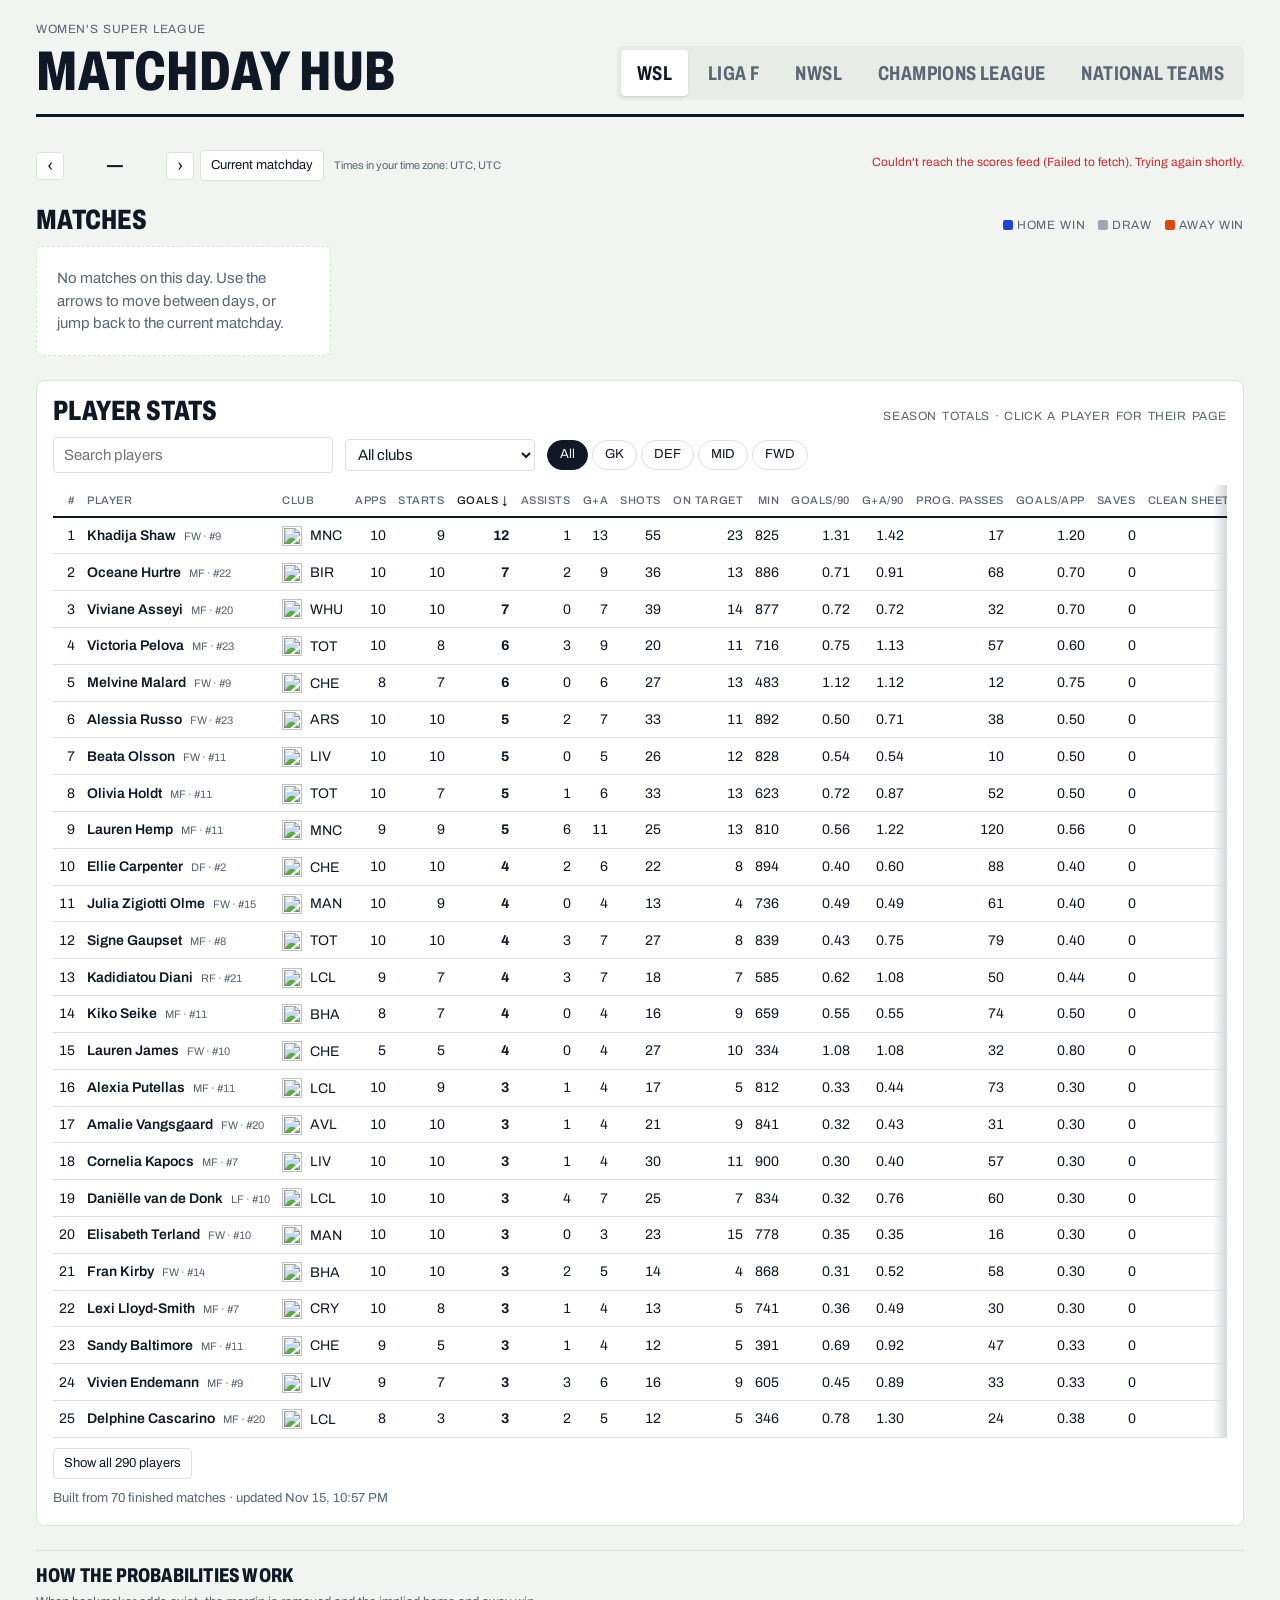
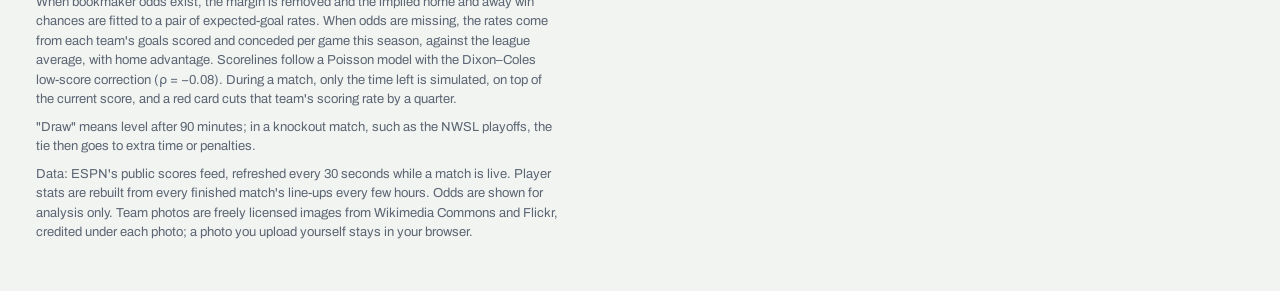
==== commit 982cd30e: "Match heatmap shows player names when the line-ups arrive late (build 27) - heat.js matchPanel keeps" ====
--- a/index.html
+++ b/index.html
@@ -7,7 +7,7 @@
 <meta name="description" content="Live scores, match statistics and win probabilities for the WSL, Liga F and NWSL.">
 <link rel="preconnect" href="https://fonts.googleapis.com">
 <link rel="stylesheet" href="https://fonts.googleapis.com/css2?family=Archivo:wdth,wght@62..125,400..900&display=swap">
-<link rel="stylesheet" href="styles.css?v=26">
+<link rel="stylesheet" href="styles.css?v=27">
 <script>
 /* GitHub Pages lets browsers keep pages for 10 minutes. If the site has been updated since this copy, refresh it once. */
 (function (build) {
@@ -20,7 +20,7 @@
       }
     }).catch(function () {});
   } catch (e) {}
-})(26);
+})(27);
 </script>
 </head>
 <body>
@@ -148,12 +148,12 @@
 </div>
 <div id="tip" hidden></div>
 <input type="file" id="fileIn" accept="image/*" hidden>
-<script src="model.js?v=26"></script>
-<script src="photos.js?v=26"></script>
-<script src="bracket.js?v=26"></script>
-<script src="players.js?v=26"></script>
-<script src="heat.js?v=26"></script>
-<script src="h2h.js?v=26"></script>
-<script src="app.js?v=26"></script>
+<script src="model.js?v=27"></script>
+<script src="photos.js?v=27"></script>
+<script src="bracket.js?v=27"></script>
+<script src="players.js?v=27"></script>
+<script src="heat.js?v=27"></script>
+<script src="h2h.js?v=27"></script>
+<script src="app.js?v=27"></script>
 </body>
 </html>
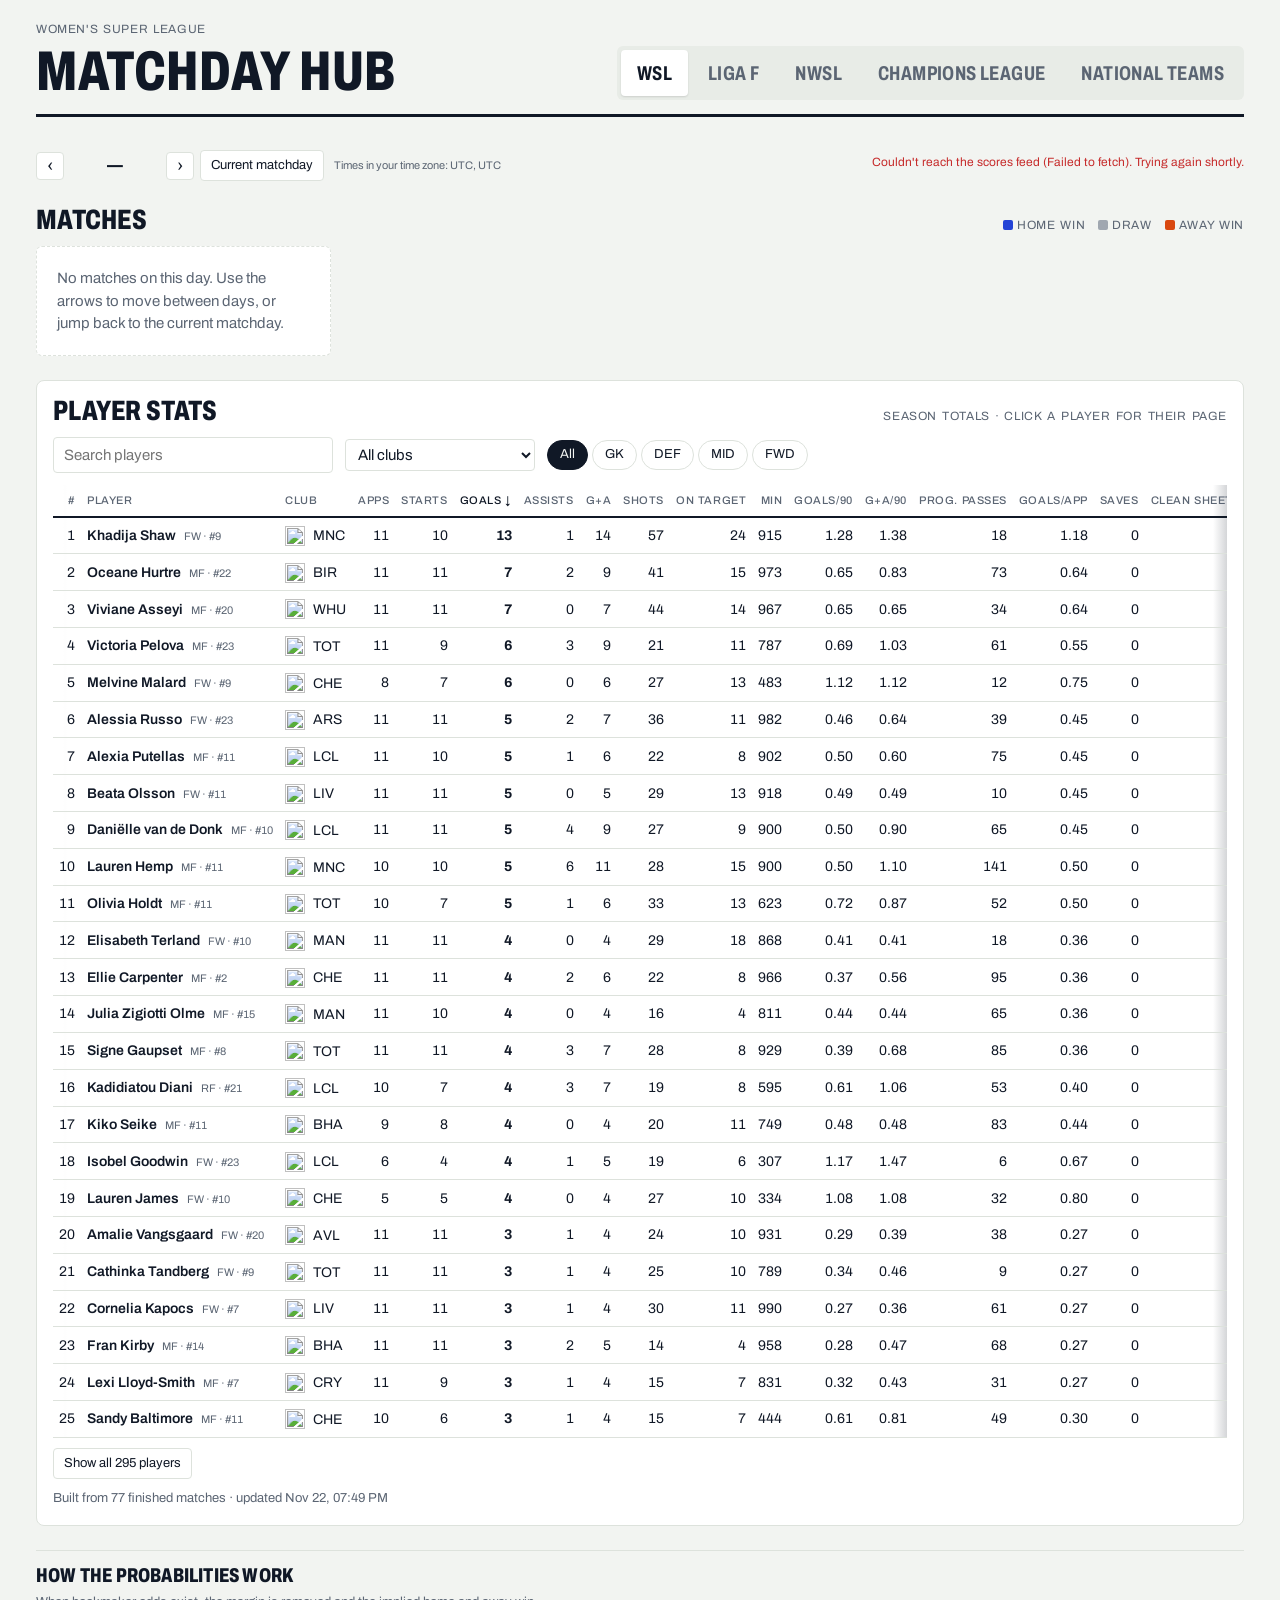
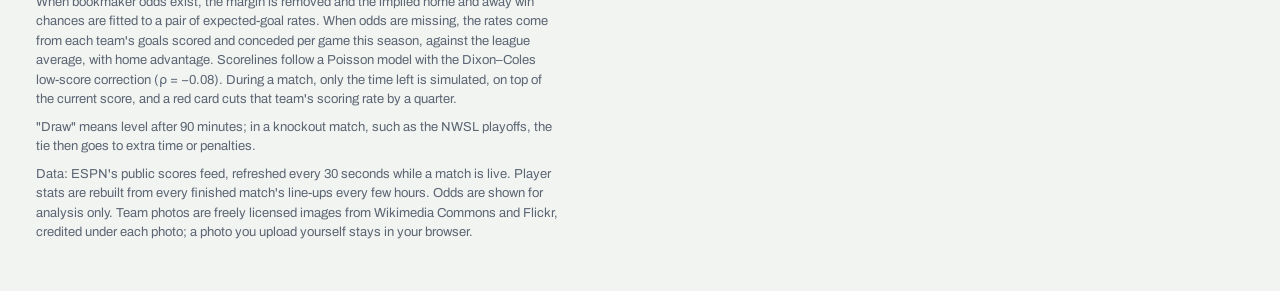
==== commit dad2c794: "Where to watch: broadcasters by region in the match centre (build 28) - New panel under the match: t" ====
--- a/index.html
+++ b/index.html
@@ -7,7 +7,7 @@
 <meta name="description" content="Live scores, match statistics and win probabilities for the WSL, Liga F and NWSL.">
 <link rel="preconnect" href="https://fonts.googleapis.com">
 <link rel="stylesheet" href="https://fonts.googleapis.com/css2?family=Archivo:wdth,wght@62..125,400..900&display=swap">
-<link rel="stylesheet" href="styles.css?v=27">
+<link rel="stylesheet" href="styles.css?v=28">
 <script>
 /* GitHub Pages lets browsers keep pages for 10 minutes. If the site has been updated since this copy, refresh it once. */
 (function (build) {
@@ -20,7 +20,7 @@
       }
     }).catch(function () {});
   } catch (e) {}
-})(27);
+})(28);
 </script>
 </head>
 <body>
@@ -85,6 +85,10 @@
       <div class="side away" id="sideA"></div>
     </div>
 
+    <div class="panel" id="watchPanel">
+      <div class="sec-head"><h3>Where to watch</h3><label class="intl-pick" for="watchRegion" hidden>Region <select id="watchRegion" class="pl-select"></select></label></div>
+      <div id="watch"></div>
+    </div>
     <div class="panel-row">
       <div class="panel" id="flowPanel">
         <div class="sec-head"><h3>Win probability by minute</h3><span class="eyebrow">Recomputed from the goal timeline</span></div>
@@ -148,12 +152,13 @@
 </div>
 <div id="tip" hidden></div>
 <input type="file" id="fileIn" accept="image/*" hidden>
-<script src="model.js?v=27"></script>
-<script src="photos.js?v=27"></script>
-<script src="bracket.js?v=27"></script>
-<script src="players.js?v=27"></script>
-<script src="heat.js?v=27"></script>
-<script src="h2h.js?v=27"></script>
-<script src="app.js?v=27"></script>
+<script src="model.js?v=28"></script>
+<script src="photos.js?v=28"></script>
+<script src="bracket.js?v=28"></script>
+<script src="players.js?v=28"></script>
+<script src="heat.js?v=28"></script>
+<script src="h2h.js?v=28"></script>
+<script src="watch.js?v=28"></script>
+<script src="app.js?v=28"></script>
 </body>
 </html>
--- a/styles.css
+++ b/styles.css
@@ -468,3 +468,14 @@
 .intl-pick+div{margin-top:8px}
 @media (max-width:760px){.tp-hero{grid-template-columns:1fr}}
 a.tname{display:block;color:inherit;text-decoration:none}a.tname:hover{text-decoration:underline}
+/* where to watch: the competition's broadcasters in the chosen region, and ESPN's listing for the match */
+.watch{list-style:none;margin:0;padding:0;display:flex;flex-wrap:wrap;gap:8px}
+.watch li{display:grid;gap:1px;border:1px solid var(--line);border-radius:6px;padding:7px 12px;background:var(--sunk);min-width:0}
+.watch b{font-weight:600;font-size:14px}
+.watch span{font-size:12px;color:var(--muted)}
+.watch-game{display:grid;gap:6px;margin-bottom:12px}
+.watch-sub{display:block;margin-bottom:6px}
+.watch-note{margin-top:10px}
+#watchPanel .sec-head{margin-bottom:10px;align-items:center}
+#watchPanel .intl-pick{flex-basis:auto}
+.watch-note a{color:inherit}
